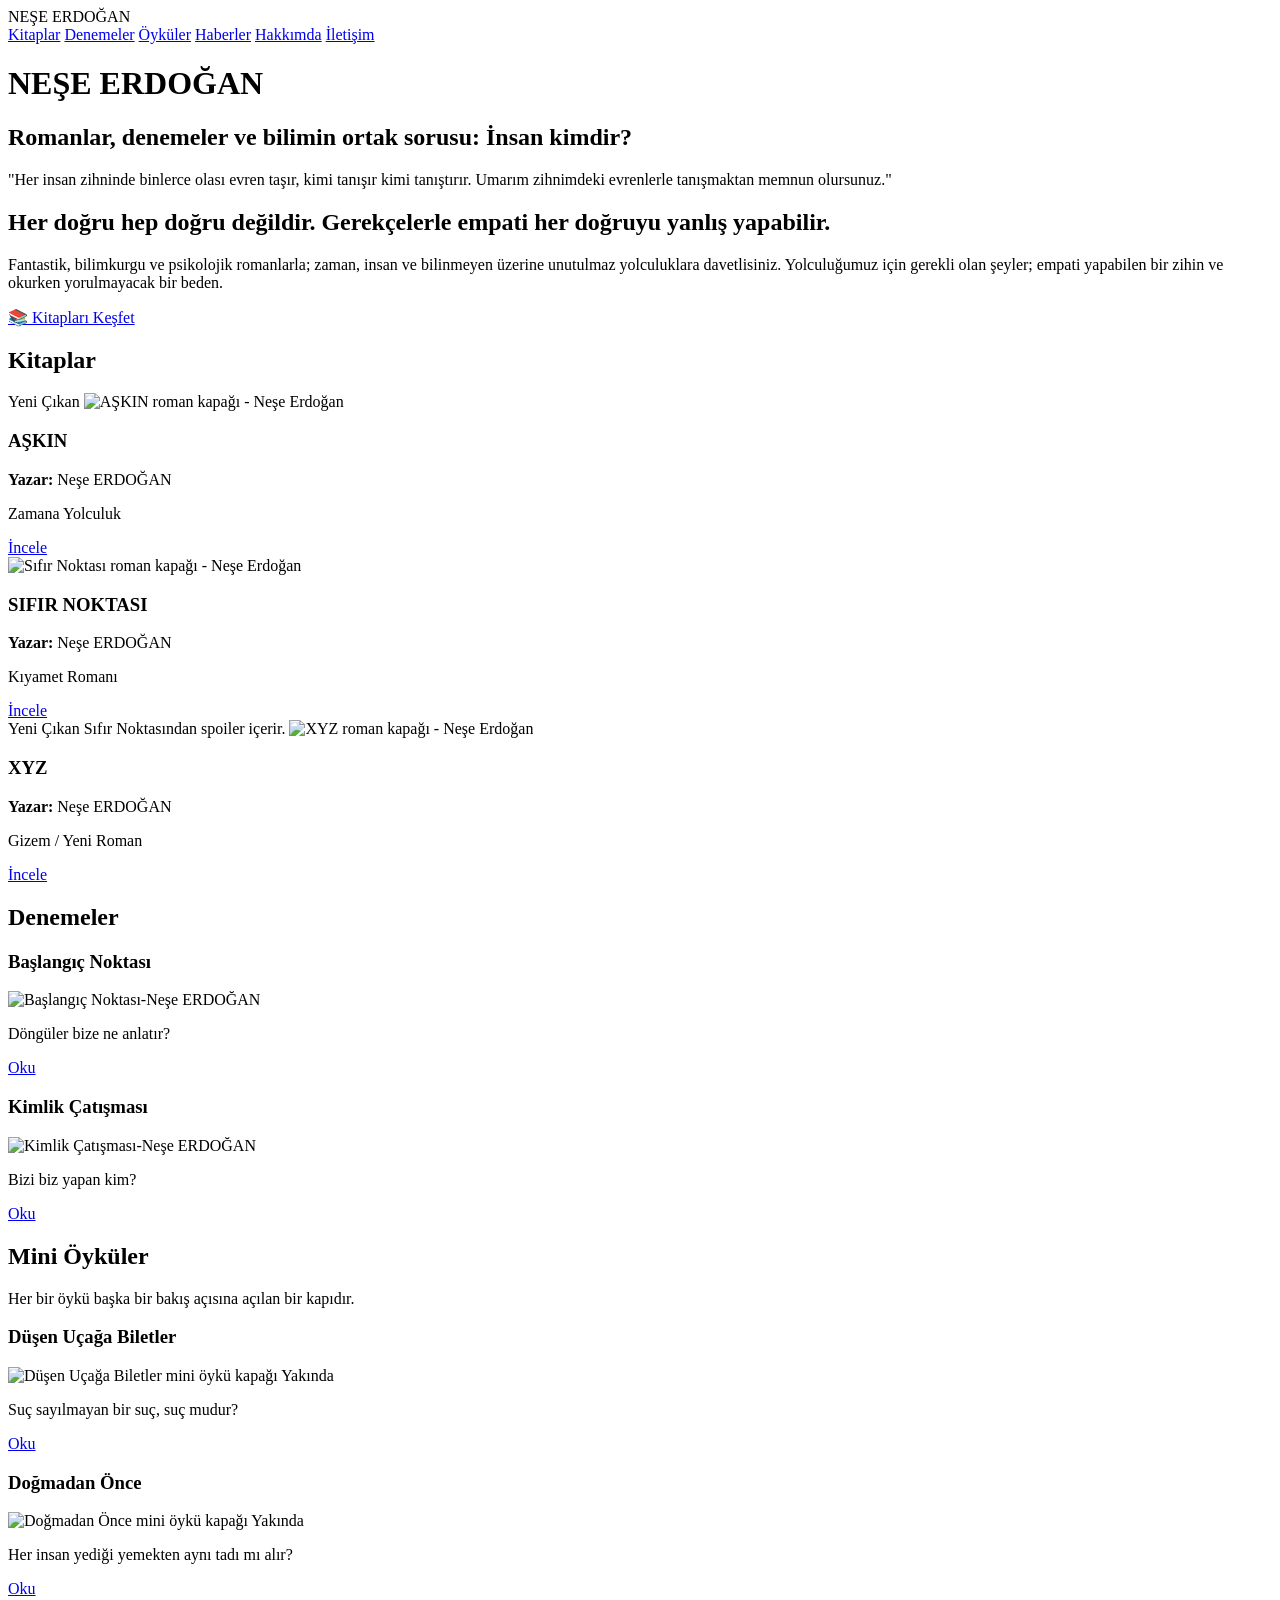
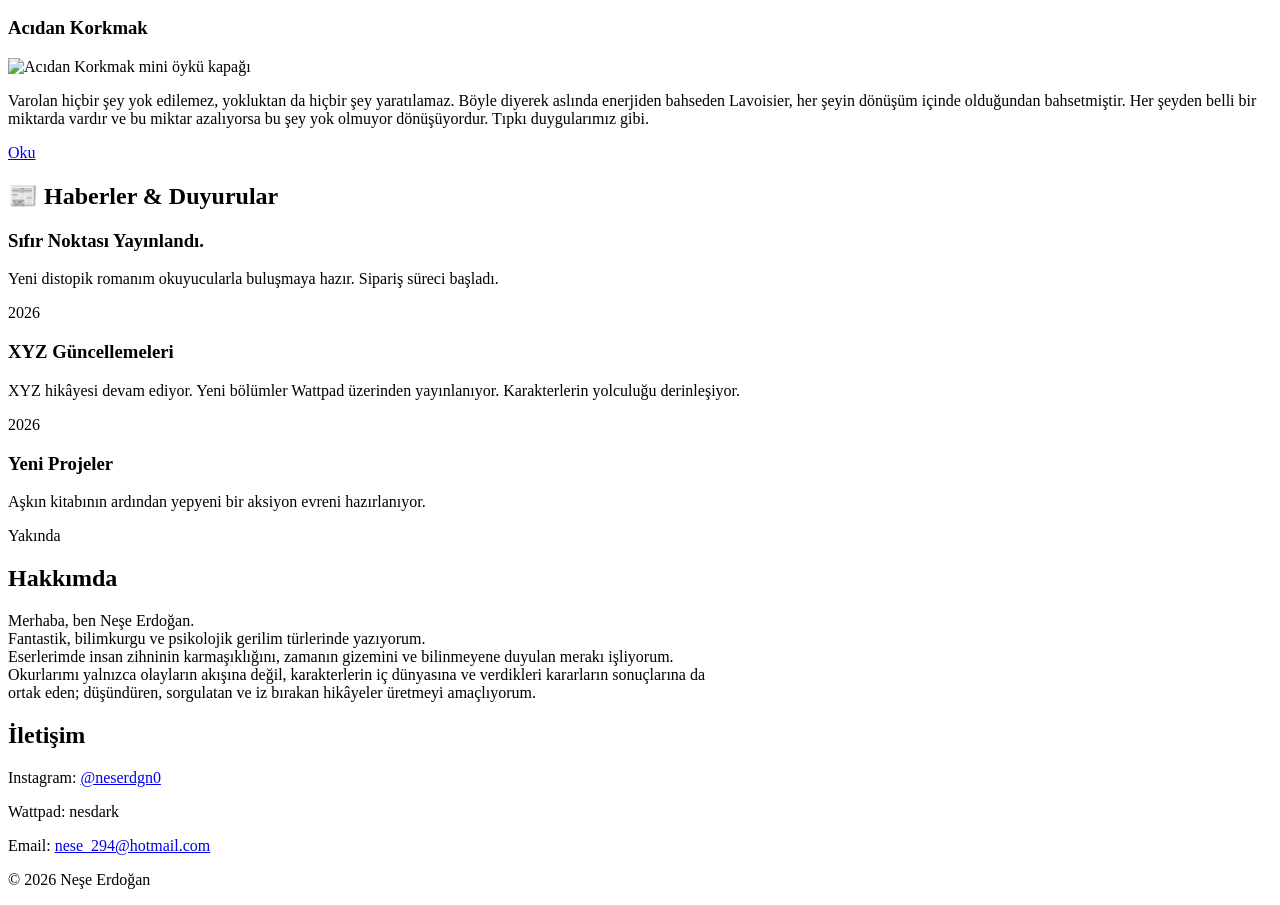
==== index.html @ caaf6621 "Update index.html" ====
<!DOCTYPE html>
<html lang="tr">

<head>
  <meta charset="UTF-8">
  <meta name="viewport" content="width=device-width, initial-scale=1.0">
  <title>Neşe Erdoğan | Fantastik ve Bilimkurgu Roman Yazarı</title>
  <meta property="og:title" content="Neşe Erdoğan">

<meta property="og:description" content="Fantastik, bilimkurgu ve psikolojik romanlar.">

<meta property="og:image" content="https://nese87054-beep.github.io/NesUniverse/file_000000009f70720a86f1708d1f0b7b2d.png">

<meta property="og:url" content="https://nese87054-beep.github.io/NesUniverse/">

<meta property="og:type" content="website">
<meta name="description" content="Neşe Erdoğan'ın resmi yazarlık sitesi. AŞKIN, Sıfır Noktası ve XYZ romanları hakkında bilgiler, karakterler ve duyurular.">

<meta name="keywords" content="Neşe Erdoğan, Neşe Erdoğan yazar, Aşkın romanı, Sıfır Noktası, XYZ romanı, fantastik roman, bilimkurgu, zaman yolculuğu, Türk yazar">

<meta name="author" content="Neşe Erdoğan">

<meta name="robots" content="index, follow">

<link rel="canonical" href="https://nese87054-beep.github.io/NesUniverse/">

  <!-- Google Analytics -->
  <script async src="https://www.googletagmanager.com/gtag/js?id=G-4C749NQ0FZ"></script>

  <script>
    window.dataLayer = window.dataLayer || [];
    function gtag(){dataLayer.push(arguments);}
    gtag('js', new Date());

    gtag('config', 'G-4C749NQ0FZ');
  </script>

  <link rel="stylesheet" href="style.css">
  <script type="application/ld+json">
{
  "@context":"https://schema.org",
  "@type":"Person",
  "name":"Neşe Erdoğan",
  "jobTitle":"Roman Yazarı",
  "url":"https://nese87054-beep.github.io/NesUniverse/",
  "sameAs":[
    "https://www.instagram.com/neserdgn0"
  ]
}
</script>
  <script type="application/ld+json">
{
 "@context":"https://schema.org",
 "@type":"WebSite",
 "name":"Neşe Erdoğan",
 "url":"https://nese87054-beep.github.io/NesUniverse/",
 "author":{
   "@type":"Person",
   "name":"Neşe Erdoğan"
 }
}
</script>
  <script type="application/ld+json">
{
 "@context":"https://schema.org",
 "@type":"ItemList",
 "name":"Neşe Erdoğan Kitapları",
 "itemListElement":[
  {
   "@type":"Book",
   "position":1,
   "name":"AŞKIN",
   "url":"https://nese87054-beep.github.io/NesUniverse/askin.html"
  },
  {
   "@type":"Book",
   "position":2,
   "name":"Sıfır Noktası",
   "url":"https://nese87054-beep.github.io/NesUniverse/sifir-noktasi.html"
  },
  {
   "@type":"Book",
   "position":3,
   "name":"XYZ",
   "url":"https://nese87054-beep.github.io/NesUniverse/xyz.html"
  }
 ]
}
</script>
</head>


<body>


<!-- NAVBAR -->
<nav class="navbar">

  <div class="logo">
    NEŞE ERDOĞAN
  </div>

  <div class="menu">
    <a href="#books">Kitaplar</a>
    <a href="#deneme">Denemeler</a>
    <a href="#stories">Öyküler</a>
    <a href="#news">Haberler</a>
    <a href="#about">Hakkımda</a>
    <a href="#contact">İletişim</a>
  </div>

</nav>



<!-- HEADER -->
<header>

  <h1>NEŞE ERDOĞAN</h1>
<h2>Romanlar, denemeler ve bilimin ortak sorusu: İnsan kimdir?</h2>

  <span class="quote">
    "Her insan zihninde binlerce olası evren taşır, kimi tanışır kimi tanıştırır. 
    Umarım zihnimdeki evrenlerle tanışmaktan memnun olursunuz."
  </span>

</header>


<main>

<!-- HERO -->
<section class="hero">

  <h2>
    Her doğru hep doğru değildir. Gerekçelerle empati her doğruyu yanlış yapabilir.
  </h2>

  <p>
    Fantastik, bilimkurgu ve psikolojik romanlarla;
    zaman, insan ve bilinmeyen üzerine unutulmaz yolculuklara davetlisiniz.
    Yolculuğumuz için gerekli olan şeyler;
    empati yapabilen bir zihin ve okurken yorulmayacak bir beden.
  </p>

  <a href="#books" class="btn">
    📚 Kitapları Keşfet
  </a>

</section>




<!-- KİTAPLAR -->
<section id="books">

<h2>Kitaplar</h2>



<!-- AŞKIN -->
<div class="book-card">

<span class="badge">
Yeni Çıkan
</span>

  <img src="file_000000009f70720a86f1708d1f0b7b2d.png" alt="AŞKIN roman kapağı - Neşe Erdoğan">

<h3>AŞKIN</h3>
   <p><strong>Yazar:</strong> Neşe ERDOĞAN</p>
<p>
Zamana Yolculuk
</p>

<a href="askin.html">
İncele
</a>

</div>

<!-- SIFIR NOKTASI -->
<div class="book-card">

<img src="file_000000008bf872469f45810240bcbe75.png" alt="Sıfır Noktası roman kapağı - Neşe Erdoğan">

<h3>SIFIR NOKTASI</h3>
   <p><strong>Yazar:</strong> Neşe ERDOĞAN</p>
<p>
Kıyamet Romanı
</p>

<a href="sifir-noktasi.html">
İncele
</a>

</div>
 

<!-- XYZ -->
<div class="book-card">

<span class="badge">
Yeni Çıkan
</span>
  
<span class="badge">
Sıfır Noktasından spoiler içerir.
</span>

<img src="file_000000004ad471fdaa1582f3d3aa78e8.png" alt="XYZ roman kapağı - Neşe Erdoğan">

<h3>XYZ</h3>
   <p><strong>Yazar:</strong> Neşe ERDOĞAN</p>

<p>
Gizem / Yeni Roman
</p>

<a href="xyz.html">
İncele
</a>

</div>






</section>
  <section id="deneme">
    <h2> Denemeler</h2>
    <div class="deneme-container">
      <article class="deneme-card">
        <h3> Başlangıç Noktası</h3>
        <img src="bas.jpg" alt="Başlangıç Noktası-Neşe ERDOĞAN">
        <p>Döngüler bize ne anlatır?</p>
        <a href="bas.html">
          Oku </a>
      </article>
      <article class="deneme-card">
        <h3> Kimlik Çatışması </h3>
<img src="kim.jpg" alt="Kimlik Çatışması-Neşe ERDOĞAN">
        <p>Bizi biz yapan kim?</p>
        <a href="kim.html">
          Oku </a>
      </article>
    </div>
    
</section>
<section id="stories">

<h2>Mini Öyküler</h2>

<p>
Her bir öykü başka bir bakış açısına açılan bir kapıdır.
</p>

<div class="story-container">

<article class="story-card">

<h3>Düşen Uçağa Biletler</h3>

<img src="dus.jpeg" alt="Düşen Uçağa Biletler mini öykü kapağı">
  <span class="badge">
Yakında
</span>

<p>
Suç sayılmayan bir suç, suç mudur?
</p>

<a href="dusenuc.html">
Oku
</a>

</article>


<article class="story-card">

<h3>Doğmadan Önce</h3>

<img src="menu.jpeg" alt="Doğmadan Önce mini öykü kapağı">
   <span class="badge">
Yakında
</span>

<p>
Her insan yediği yemekten aynı tadı mı alır?
</p>

<a href="dogma.html">
Oku
</a>

</article>


<article class="story-card">

<h3>Acıdan Korkmak</h3>

<img src="aci.png" alt="Acıdan Korkmak mini öykü kapağı">
   
<p>
Varolan hiçbir şey yok edilemez, yokluktan da hiçbir şey yaratılamaz.
Böyle diyerek aslında enerjiden bahseden Lavoisier, her şeyin dönüşüm içinde olduğundan bahsetmiştir.
Her şeyden belli bir miktarda vardır ve bu miktar azalıyorsa bu şey yok olmuyor dönüşüyordur.
Tıpkı duygularımız gibi.
</p>

<a href="aci.html">
Oku
</a>

</article>

</div>

</section>


<!-- HABERLER & DUYURULAR -->

<section id="news">

<h2>
📰 Haberler & Duyurular
</h2>


<div class="news-container">


<div class="news-card">

<h3>
Sıfır Noktası Yayınlandı.
</h3>

<p>
Yeni distopik romanım okuyucularla buluşmaya hazır.
Sipariş süreci başladı.
</p>

<span>
2026
</span>

</div>




<div class="news-card">

<h3>
XYZ Güncellemeleri
</h3>

<p>
XYZ hikâyesi devam ediyor.
Yeni bölümler Wattpad üzerinden yayınlanıyor.
Karakterlerin yolculuğu derinleşiyor.
</p>

<span>
2026
</span>

</div>





<div class="news-card">

<h3>
Yeni Projeler
</h3>

<p>
Aşkın kitabının ardından yepyeni bir aksiyon evreni hazırlanıyor.
</p>

<span>
Yakında
</span>

</div>



</div>

</section>







<!-- HAKKIMDA -->

<section id="about">

<h2> Hakkımda</h2>
  <p> Merhaba, ben Neşe Erdoğan.
  <br>
  Fantastik, bilimkurgu ve psikolojik gerilim türlerinde yazıyorum. 
  <br>
  Eserlerimde insan zihninin karmaşıklığını, zamanın gizemini ve bilinmeyene duyulan merakı işliyorum.
  <br>
  Okurlarımı yalnızca olayların akışına değil, karakterlerin iç dünyasına ve verdikleri kararların sonuçlarına da 
  <br> 
  ortak eden; düşündüren, sorgulatan ve iz bırakan hikâyeler üretmeyi amaçlıyorum.
  </p>


</section>



<!-- İLETİŞİM -->

<section id="contact">

<h2>
İletişim
</h2>


<p>
Instagram:
<a href="https://instagram.com/neserdgn0" target="_blank"rel="noopener noreferrer">
@neserdgn0
</a>
</p>


<p>
Wattpad: nesdark
</p>


<p>
Email:
<a href="mailto:nese_294@hotmail.com">
nese_294@hotmail.com
</a>
</p>


</section>
  </main>







<!-- FOOTER -->

<footer>

<p>
© 2026 Neşe Erdoğan
</p>

</footer>



</body>

</html>
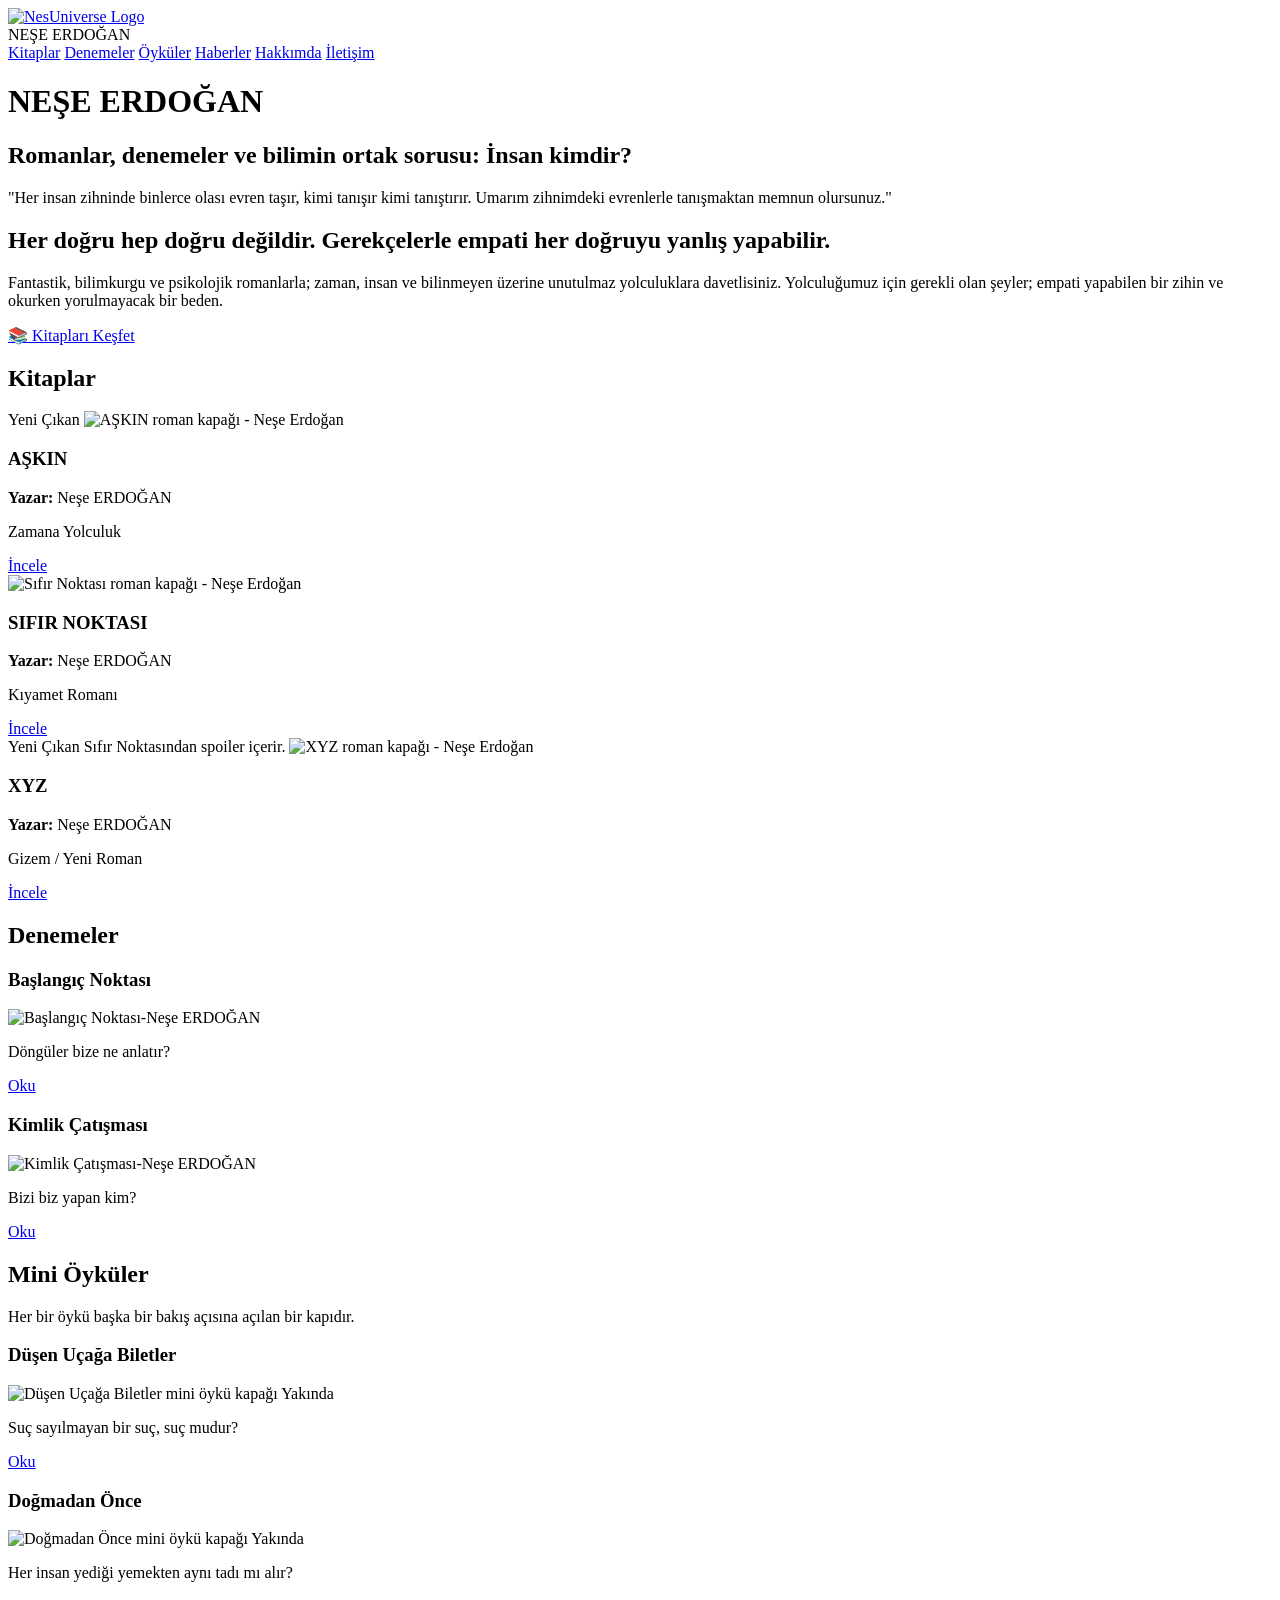
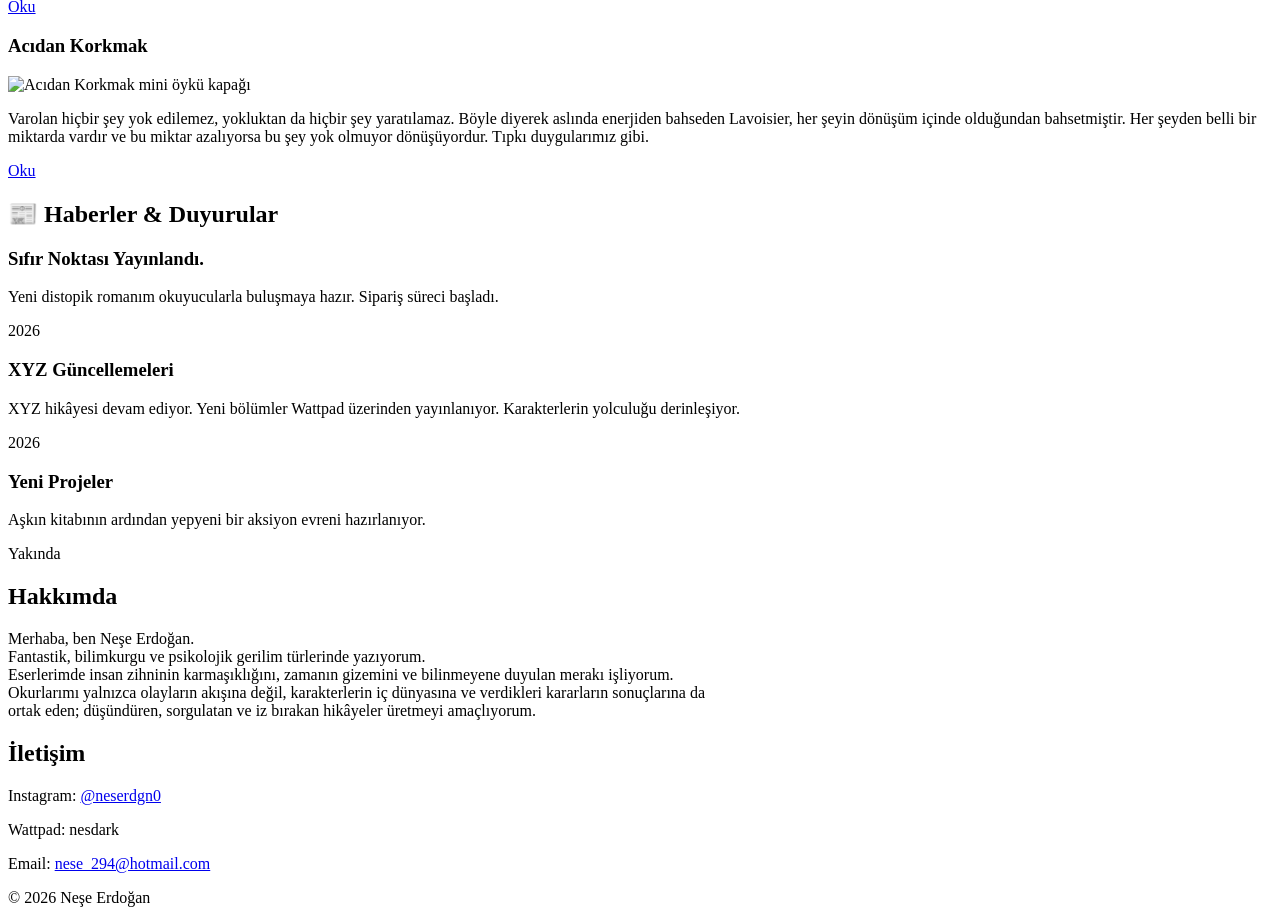
==== commit e28d5cfb: "Update index.html" ====
--- a/index.html
+++ b/index.html
@@ -4,7 +4,10 @@
 <head>
   <meta charset="UTF-8">
   <meta name="viewport" content="width=device-width, initial-scale=1.0">
-  <title>Neşe Erdoğan | Fantastik ve Bilimkurgu Roman Yazarı</title>
+  <title>Nesuniverse|Neşe ERDOĞAN</title>
+  <a href="/" class="logo">
+    <img src="lo.png" alt="NesUniverse Logo">
+</a>
   <meta property="og:title" content="Neşe Erdoğan">
 
 <meta property="og:description" content="Fantastik, bilimkurgu ve psikolojik romanlar.">
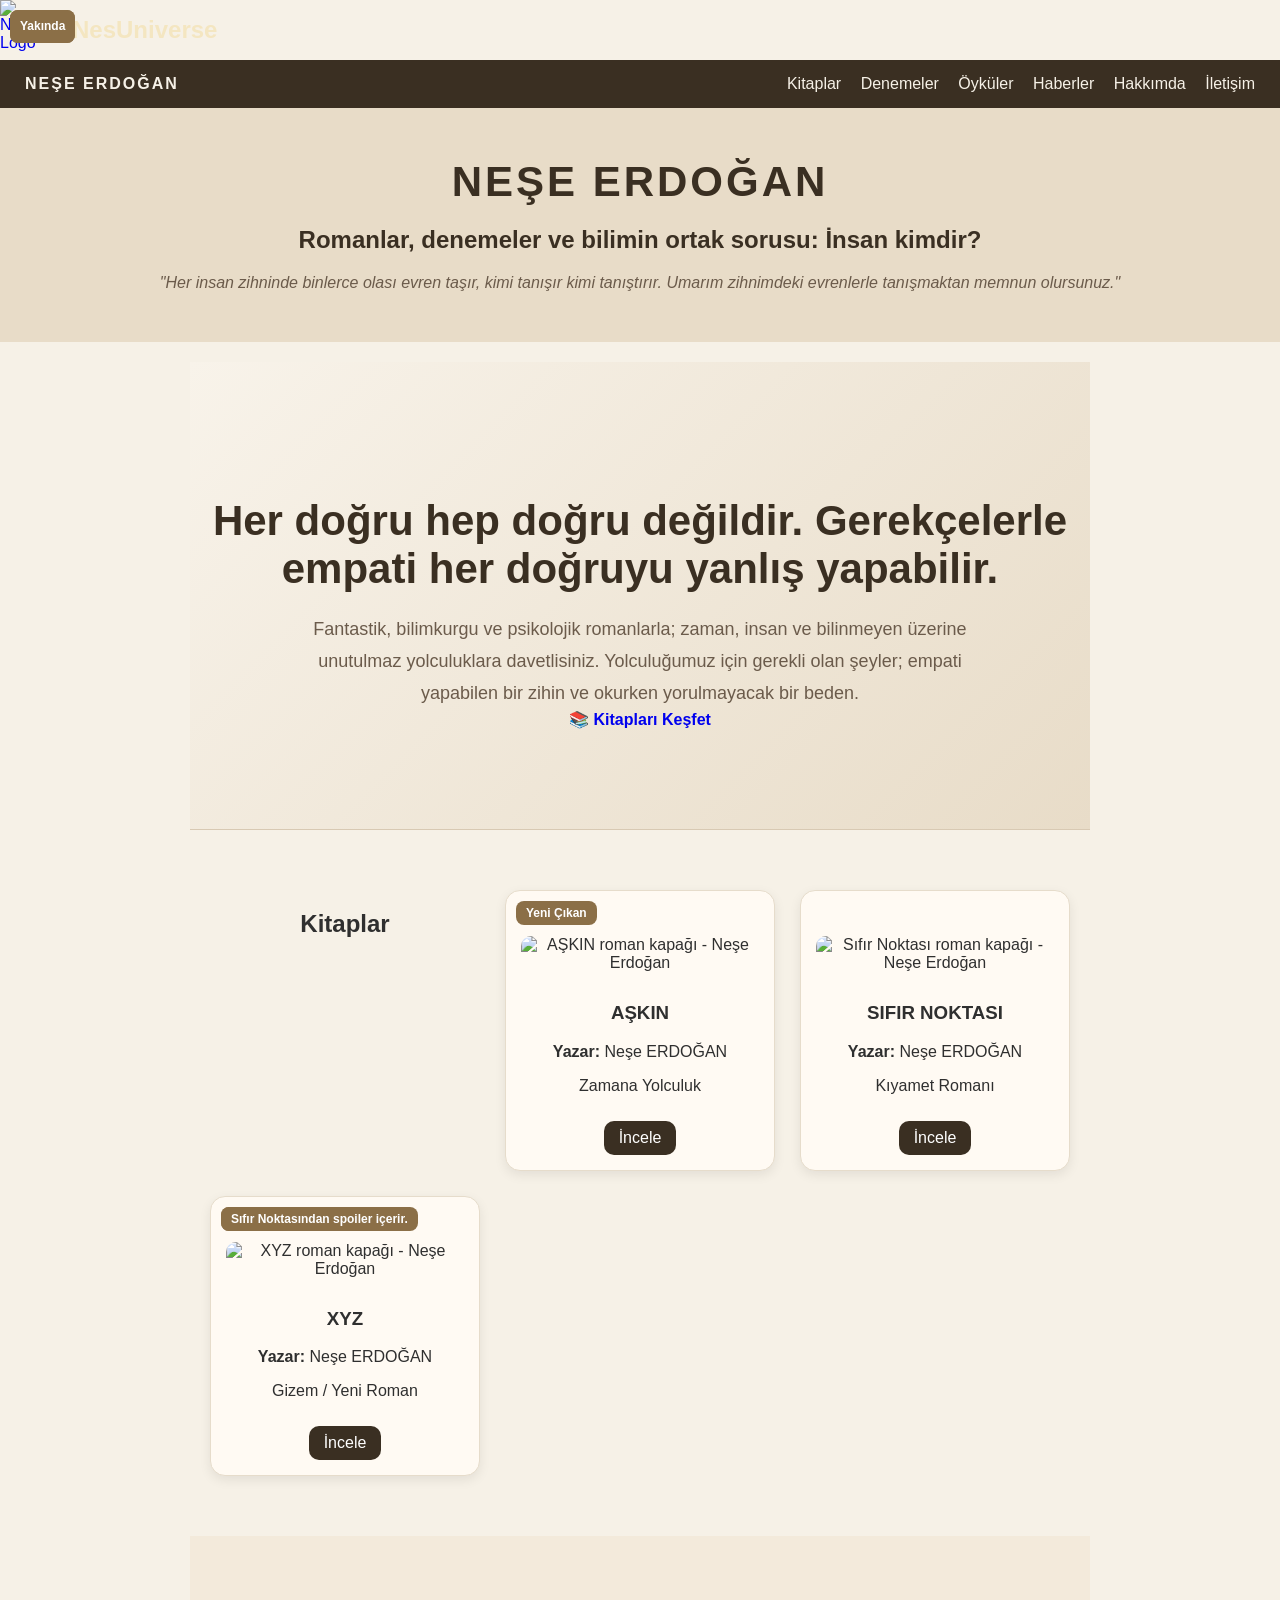
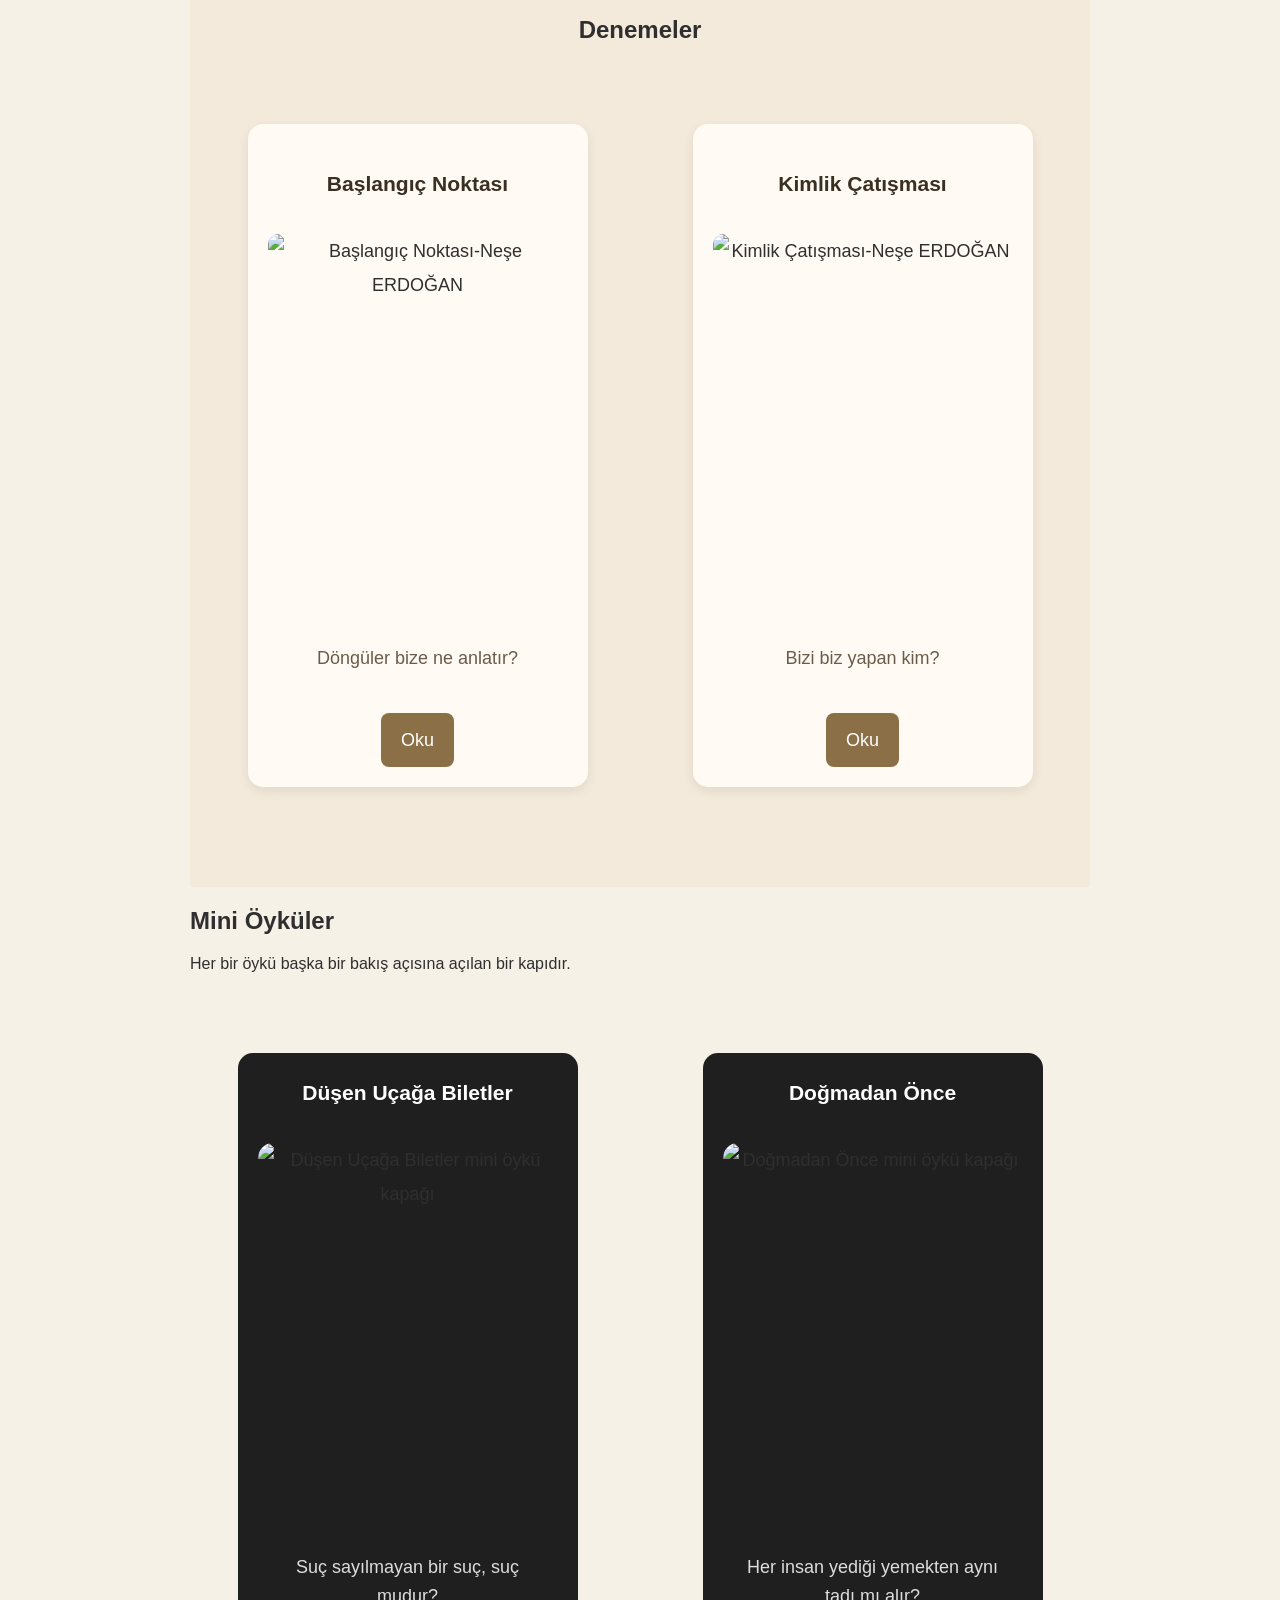
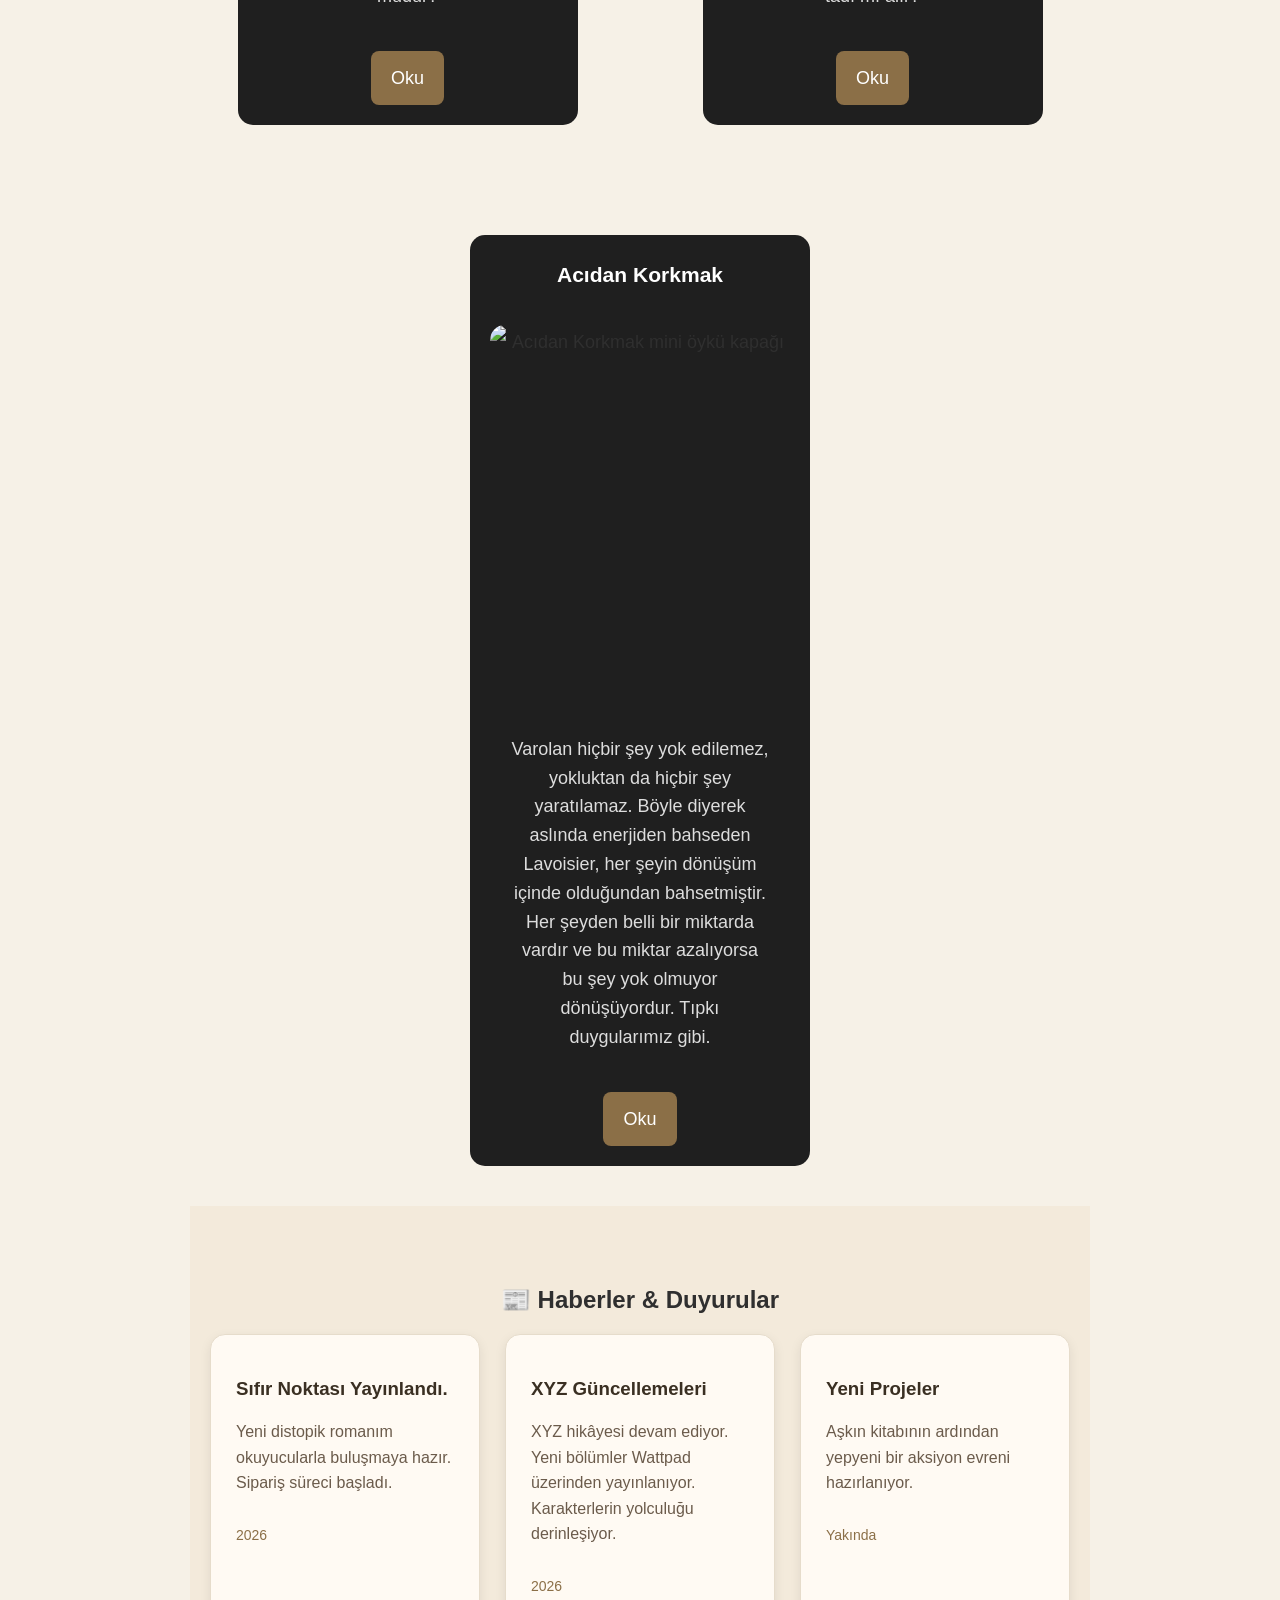
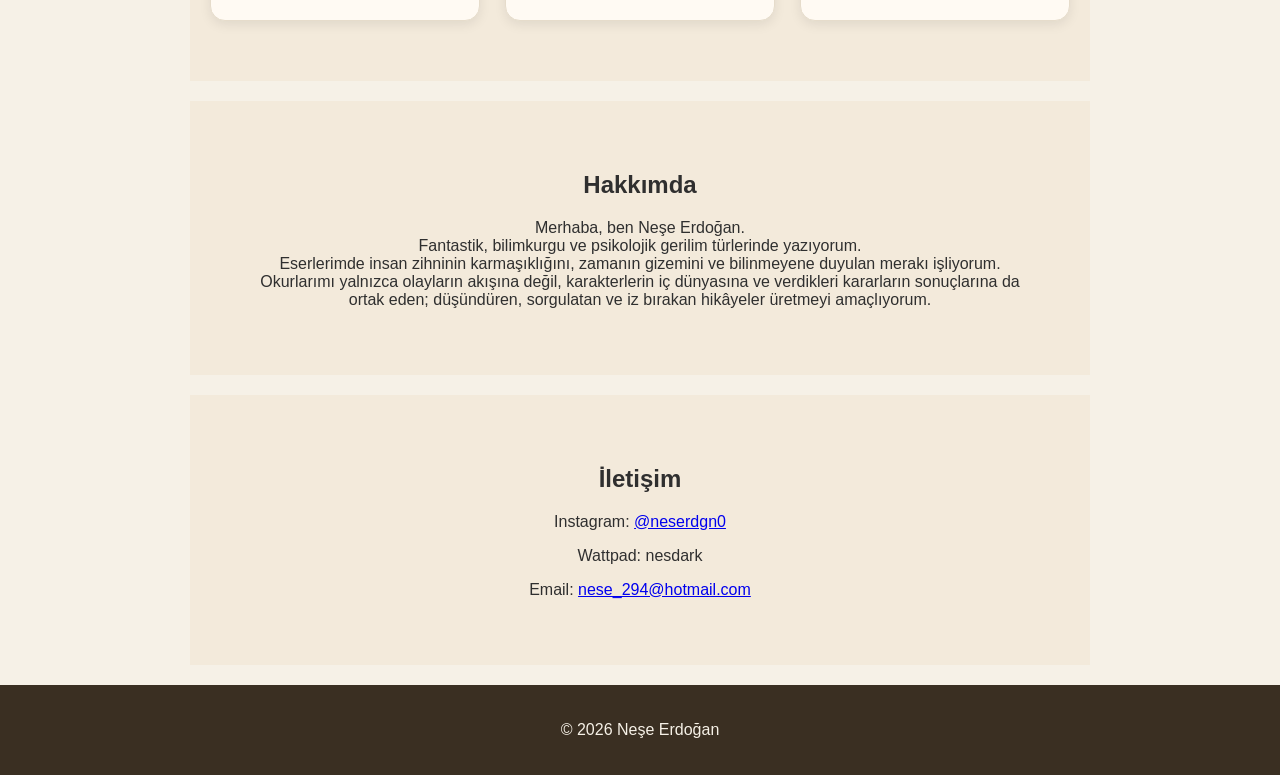
==== commit 76fbc0ce: "Update index.html" ====
--- a/index.html
+++ b/index.html
@@ -5,8 +5,9 @@
   <meta charset="UTF-8">
   <meta name="viewport" content="width=device-width, initial-scale=1.0">
   <title>Nesuniverse|Neşe ERDOĞAN</title>
-  <a href="/" class="logo">
+ <a href="/" class="logo">
     <img src="lo.png" alt="NesUniverse Logo">
+    <span>NesUniverse</span>
 </a>
   <meta property="og:title" content="Neşe Erdoğan">
 
--- a/style.css
+++ b/style.css
@@ -0,0 +1,545 @@
+body {
+  margin: 0;
+  font-family: Arial, sans-serif;
+  background-color: #f6f1e7;
+  color: #2f2f2f;
+}
+.logo {
+    display: flex;
+    align-items: center;
+    gap: 12px;
+    text-decoration: none;
+}
+
+.logo img {
+    width: 60px;
+    height: 60px;
+    object-fit: contain;
+}
+
+.logo span {
+    color: #f4e6c1;
+    font-size: 24px;
+    font-weight: 700;
+}
+
+/* NAVBAR */
+.navbar {
+  position: sticky;
+  top: 0;
+  background: #3a2f22;
+  color: #f6f1e7;
+  display: flex;
+  justify-content: space-between;
+  padding: 15px 25px;
+  align-items: center;
+  z-index: 1000;
+}
+
+.navbar .logo {
+  font-weight: bold;
+  letter-spacing: 2px;
+}
+
+.navbar .menu a {
+  color: #f6f1e7;
+  margin-left: 15px;
+  text-decoration: none;
+}
+
+.navbar .menu a:hover {
+  color: #d6c7ad;
+}
+
+/* HEADER */
+header {
+  padding: 50px 20px;
+  background: #e8dcc8;
+  color: #3a2f22;
+  text-align: center;
+}
+
+header h1 {
+  font-size: 42px;
+  margin: 0;
+  letter-spacing: 3px;
+}
+
+.quote {
+  display: block;
+  margin-top: 10px;
+  font-style: italic;
+  color: #6b5b4b;
+}
+
+/* HERO */
+.hero {
+  padding: 100px 20px;
+  text-align: center;
+  background: linear-gradient(135deg, #f8f3ea, #e8dcc8);
+  border-bottom: 1px solid #d8c9b3;
+}
+
+.hero h2 {
+  font-size: 42px;
+  color: #3a2f22;
+  margin-bottom: 20px;
+  font-weight: bold;
+}
+
+.hero p {
+  max-width: 700px;
+  margin: 0 auto;
+  font-size: 18px;
+  line-height: 1.8;
+  color: #6b5b4b;
+}
+
+.hero .btn {
+  margin-top: 35px;
+}
+
+/* BOOKS GRID */
+#books {
+  display: grid;
+  grid-template-columns: repeat(auto-fit, minmax(220px, 1fr));
+  gap: 25px;
+  max-width: 1000px;
+  margin: auto;
+  padding: 60px 20px;
+  text-align: center;
+}
+
+.book-card {
+  background: #fffaf3;
+  padding: 15px;
+  border-radius: 15px;
+  border: 1px solid #e6dccb;
+  box-shadow: 0 4px 12px rgba(0,0,0,0.08);
+  transition: 0.3s;
+}
+
+.book-card:hover {
+  transform: translateY(-6px);
+}
+
+.book-card img {
+  width: 100%;
+  border-radius: 10px;
+}
+
+.book-card a {
+  display: inline-block;
+  margin-top: 10px;
+  background: #3a2f22;
+  color: white;
+  padding: 8px 15px;
+  border-radius: 10px;
+  text-decoration: none;
+}
+
+.book-card {
+  position: relative;
+}
+
+/* YENİ ÇIKAN ETİKETİ */
+.badge {
+  position: absolute;
+  top: 10px;
+  left: 10px;
+  background: #8b6f47;
+  color: white;
+  padding: 5px 10px;
+  font-size: 12px;
+  border-radius: 8px;
+  font-weight: bold;
+}
+/* Mini Öyküler */
+
+.story-container{
+    display: flex;
+    gap: 30px;
+    justify-content: center;
+    flex-wrap: wrap;
+    margin-top: 40px;
+}
+
+.story-card{
+    width: 300px;
+    background: #1f1f1f;
+    border-radius: 15px;
+    overflow: hidden;
+    text-align: center;
+    padding-bottom: 20px;
+    transition: .3s;
+}
+
+.story-card:hover{
+    transform: translateY(-8px);
+}
+
+.story-card img{
+    width: 100%;
+    height: 380px;
+    object-fit: cover;
+}
+
+.story-card h3{
+    margin: 20px 0 10px;
+}
+
+.story-card p{
+    padding: 0 20px;
+}
+
+.story-card a{
+    display: inline-block;
+    margin-top: 15px;
+    text-decoration: none;
+}
+.story-card h3{
+    color: white;
+    margin: 20px 0 10px;
+}
+
+.story-card p{
+    color: #ddd;
+    padding: 0 20px;
+    line-height: 1.6;
+}
+
+.story-card a{
+    display: inline-block;
+    margin-top: 15px;
+    padding: 10px 20px;
+    background: #8b6f47;
+    color: white;
+    text-decoration: none;
+    border-radius: 8px;
+    transition: .3s;
+}
+
+.story-card a:hover{
+    background: #6f5638;
+}
+.story-cover{
+    text-align: center;
+    margin: 50px 0 30px;
+}
+
+.story-cover img{
+    width: 320px;
+    max-width: 90%;
+    border-radius: 15px;
+    box-shadow: 0 8px 20px rgba(0,0,0,.2);
+}
+
+/* ABOUT + CONTACT */
+#about, #contact {
+  padding: 50px 20px;
+  background: #f3eadb;
+  text-align: center;
+  margin-top: 20px;
+}
+main{
+    max-width: 900px;
+    margin: auto;
+    padding: 20px;
+}
+
+article{
+    line-height: 1.8;
+    font-size: 18px;
+}
+
+article h2{
+    color: #3a2f22;
+    margin-top: 40px;
+}
+
+article ul{
+    padding-left: 20px;
+}
+
+article li{
+    margin-bottom: 10px;
+}
+/* FOOTER */
+footer {
+  padding: 20px;
+  background: #3a2f22;
+  color: #f6f1e7;
+  text-align: center;
+}
+
+/* MOBİL */
+@media (max-width: 600px) {
+  header h1 {
+    font-size: 30px;
+  }
+}
+.book-page {
+  display: flex;
+  gap: 50px;
+  padding: 60px;
+  align-items: flex-start;
+  justify-content: center;
+  flex-wrap: wrap;
+  background: #f6f1e7;
+}
+
+.book-cover img {
+  width: 320px;
+  border-radius: 15px;
+  box-shadow: 0 15px 30px rgba(0,0,0,0.2);
+}
+
+.book-content {
+  max-width: 1000px;
+  text-align: left;
+}
+
+.book-content h2 {
+  margin-top: 20px;
+  color: #3a2f22;
+}
+
+.book-content p {
+  line-height: 1.7;
+  color: #4a3b2a;
+}
+
+/* BUTONLAR */
+.buttons {
+  margin-top: 25px;
+  display: flex;
+  gap: 15px;
+  flex-wrap: wrap;
+}
+
+.btn {
+  padding: 12px 18px;
+  text-decoration: none;
+  border-radius: 10px;
+  font-weight: bold;
+  transition: 0.3s;
+}
+
+.btn.back {
+  background: #ddd;
+  color: #333;
+}
+
+.btn.back:hover {
+  background: #c9c9c9;
+}
+
+.btn.buy {
+  background: #8b6f47;
+  color: white;
+}
+
+.btn.buy:hover {
+  background: #6f5638;
+}
+
+/* MOBİL */
+@media (max-width: 768px) {
+  .book-page {
+    flex-direction: column;
+    text-align: center;
+  }
+
+  .book-content {
+    text-align: center;
+  }
+}
+/* HABERLER */
+#news {
+  padding: 60px 20px;
+  background: #f3eadb;
+  text-align: center;
+}
+
+.news-container {
+  display: grid;
+  grid-template-columns: repeat(auto-fit, minmax(250px, 1fr));
+  gap: 25px;
+  max-width: 1000px;
+  margin: auto;
+}
+
+.news-card {
+  background: #fffaf3;
+  padding: 25px;
+  border-radius: 15px;
+  border: 1px solid #e6dccb;
+  box-shadow: 0 4px 12px rgba(0,0,0,0.08);
+  text-align: left;
+  transition: 0.3s;
+}
+
+.news-card:hover {
+  transform: translateY(-5px);
+}
+
+.news-card h3 {
+  color: #3a2f22;
+}
+
+.news-card p {
+  line-height: 1.6;
+  color: #6b5b4b;
+}
+
+.news-card span {
+  display: inline-block;
+  margin-top: 15px;
+  font-size: 14px;
+  color: #8b6f47;
+}
+/* KARAKTER GALERİSİ */
+
+.character-container{
+    display: flex;
+    justify-content: center;
+    gap: 25px;
+    flex-wrap: wrap;
+    margin-top: 30px;
+}
+
+.character-card{
+    width: 260px;
+    background: #fffaf3;
+    border-radius: 15px;
+    padding: 20px;
+    text-align: center;
+    box-shadow: 0 4px 12px rgba(0,0,0,0.08);
+}
+
+.character-card img{
+    width: 200px;
+    height: 250px;
+    object-fit: cover;
+    border-radius: 12px;
+}
+
+.character-card h3{
+    color: #3a2f22;
+}
+
+.character-card p{
+    text-align: left;
+    line-height: 1.6;
+}
+/* DENEMELER */
+
+#deneme{
+    padding:60px 20px;
+    background:#f3eadb;
+    text-align:center;
+}
+
+.deneme-container{
+    display:flex;
+    gap:30px;
+    justify-content:center;
+    flex-wrap:wrap;
+    margin-top:40px;
+}
+
+.deneme-card{
+    width:300px;
+    background:#fffaf3;
+    border-radius:15px;
+    overflow:hidden;
+    text-align:center;
+    padding:20px;
+    box-shadow:0 4px 12px rgba(0,0,0,.08);
+    transition:.3s;
+}
+
+.deneme-card:hover{
+    transform:translateY(-8px);
+}
+
+.deneme-card img{
+    width:100%;
+    height:380px;
+    object-fit:cover;
+    border-radius:10px;
+}
+
+.deneme-card h3{
+    color:#3a2f22;
+    margin:20px 0 10px;
+}
+
+.deneme-card p{
+    color:#6b5b4b;
+    line-height:1.6;
+}
+
+.deneme-card a{
+    display:inline-block;
+    margin-top:15px;
+    padding:10px 20px;
+    background:#8b6f47;
+    color:white;
+    text-decoration:none;
+    border-radius:8px;
+    transition:.3s;
+}
+
+.deneme-card a:hover{
+    background:#6f5638;
+}
+article{
+    max-width:850px;
+    margin:50px auto;
+    padding:0 20px;
+    line-height:1.9;
+    font-size:18px;
+    text-align:justify;
+}
+    .deneme img{
+    width:100%;
+    max-width:900px;
+    display:block;
+    margin:30px auto;
+    border-radius:15px;
+    box-shadow:0 10px 25px rgba(0,0,0,.25);
+}
+.deneme h1{
+    text-align:center;
+    font-size:48px;
+    margin-top:30px;
+    margin-bottom:20px;
+}
+ul{
+    max-width:850px;
+    margin:auto;
+}
+
+ul li{
+    margin:12px 0;
+}
+article{
+    max-width:900px;
+    margin:40px auto;
+    padding:0 20px;
+    line-height:1.9;
+    text-align:justify;
+}
+
+article p{
+    margin-bottom:25px;
+}
+
+main img{
+    display:block;
+    margin:30px auto;
+    max-width:900px;
+    width:100%;
+    border-radius:15px;
+}
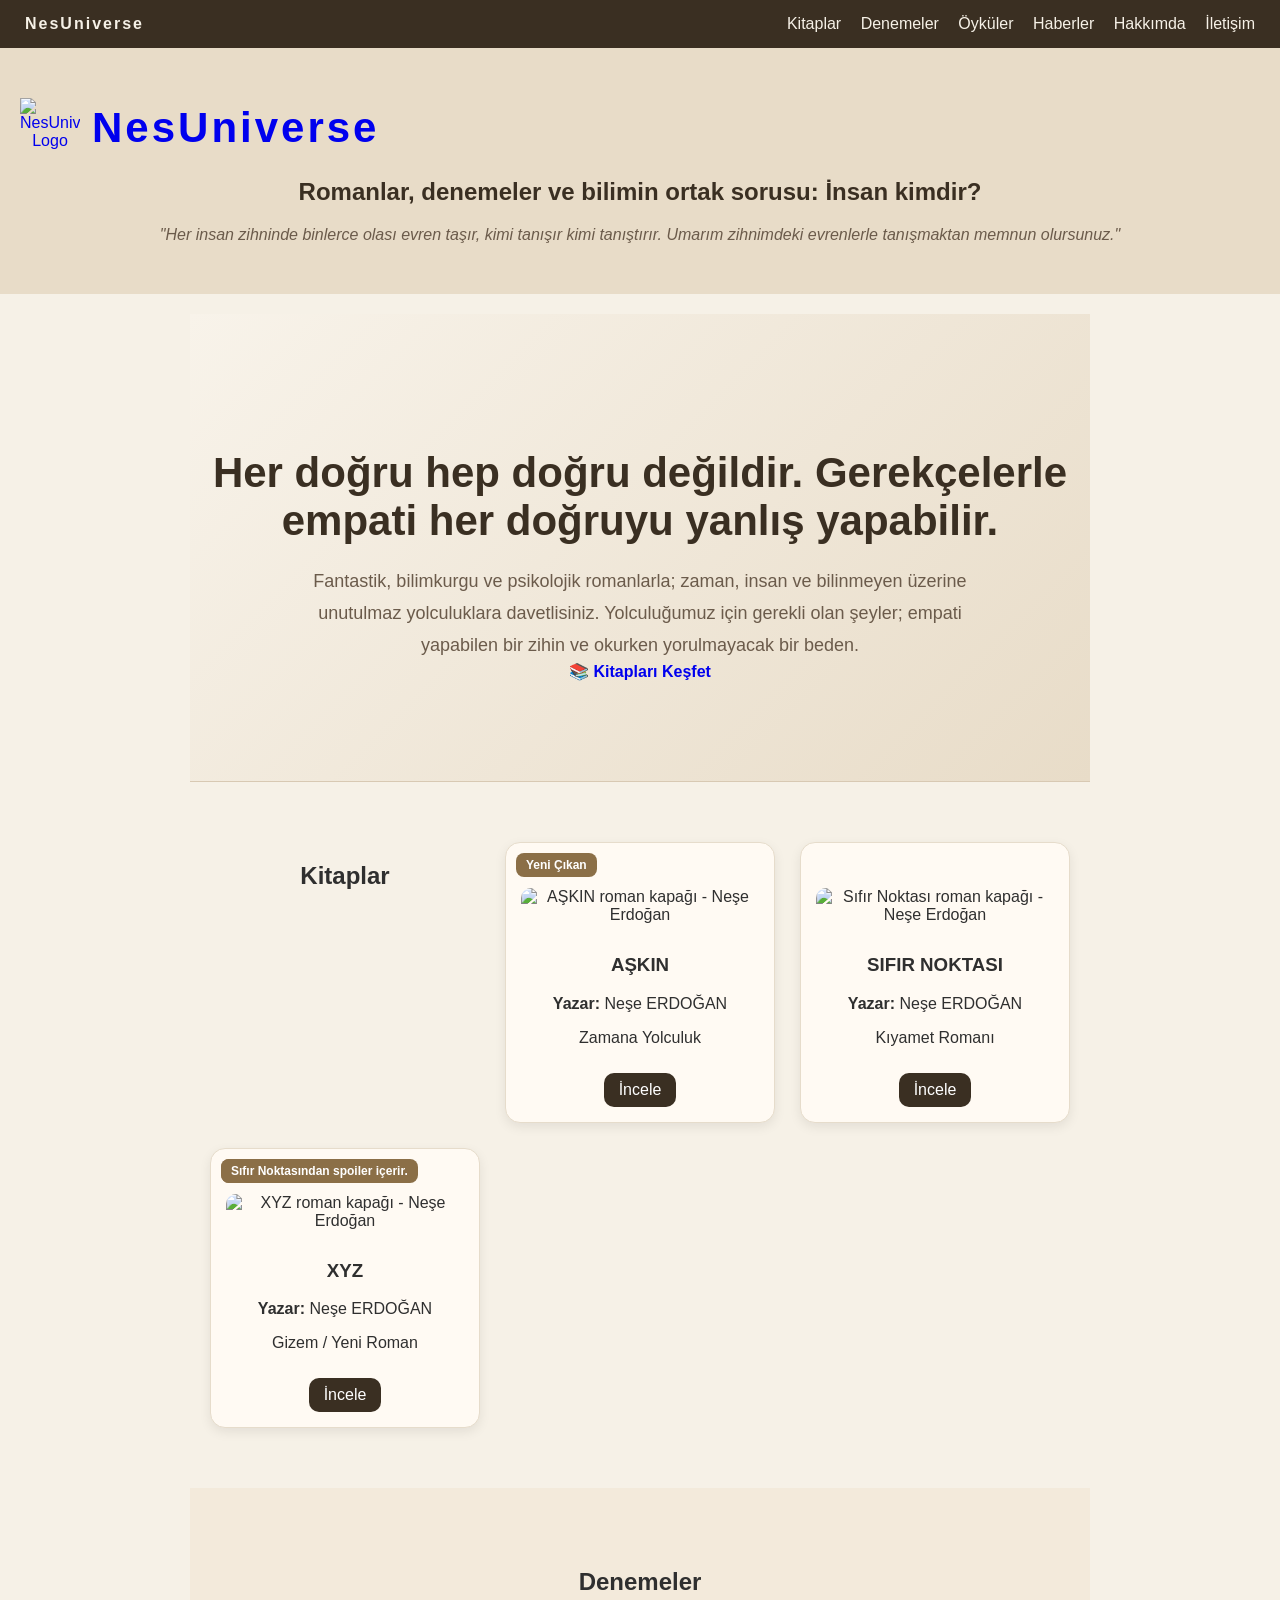
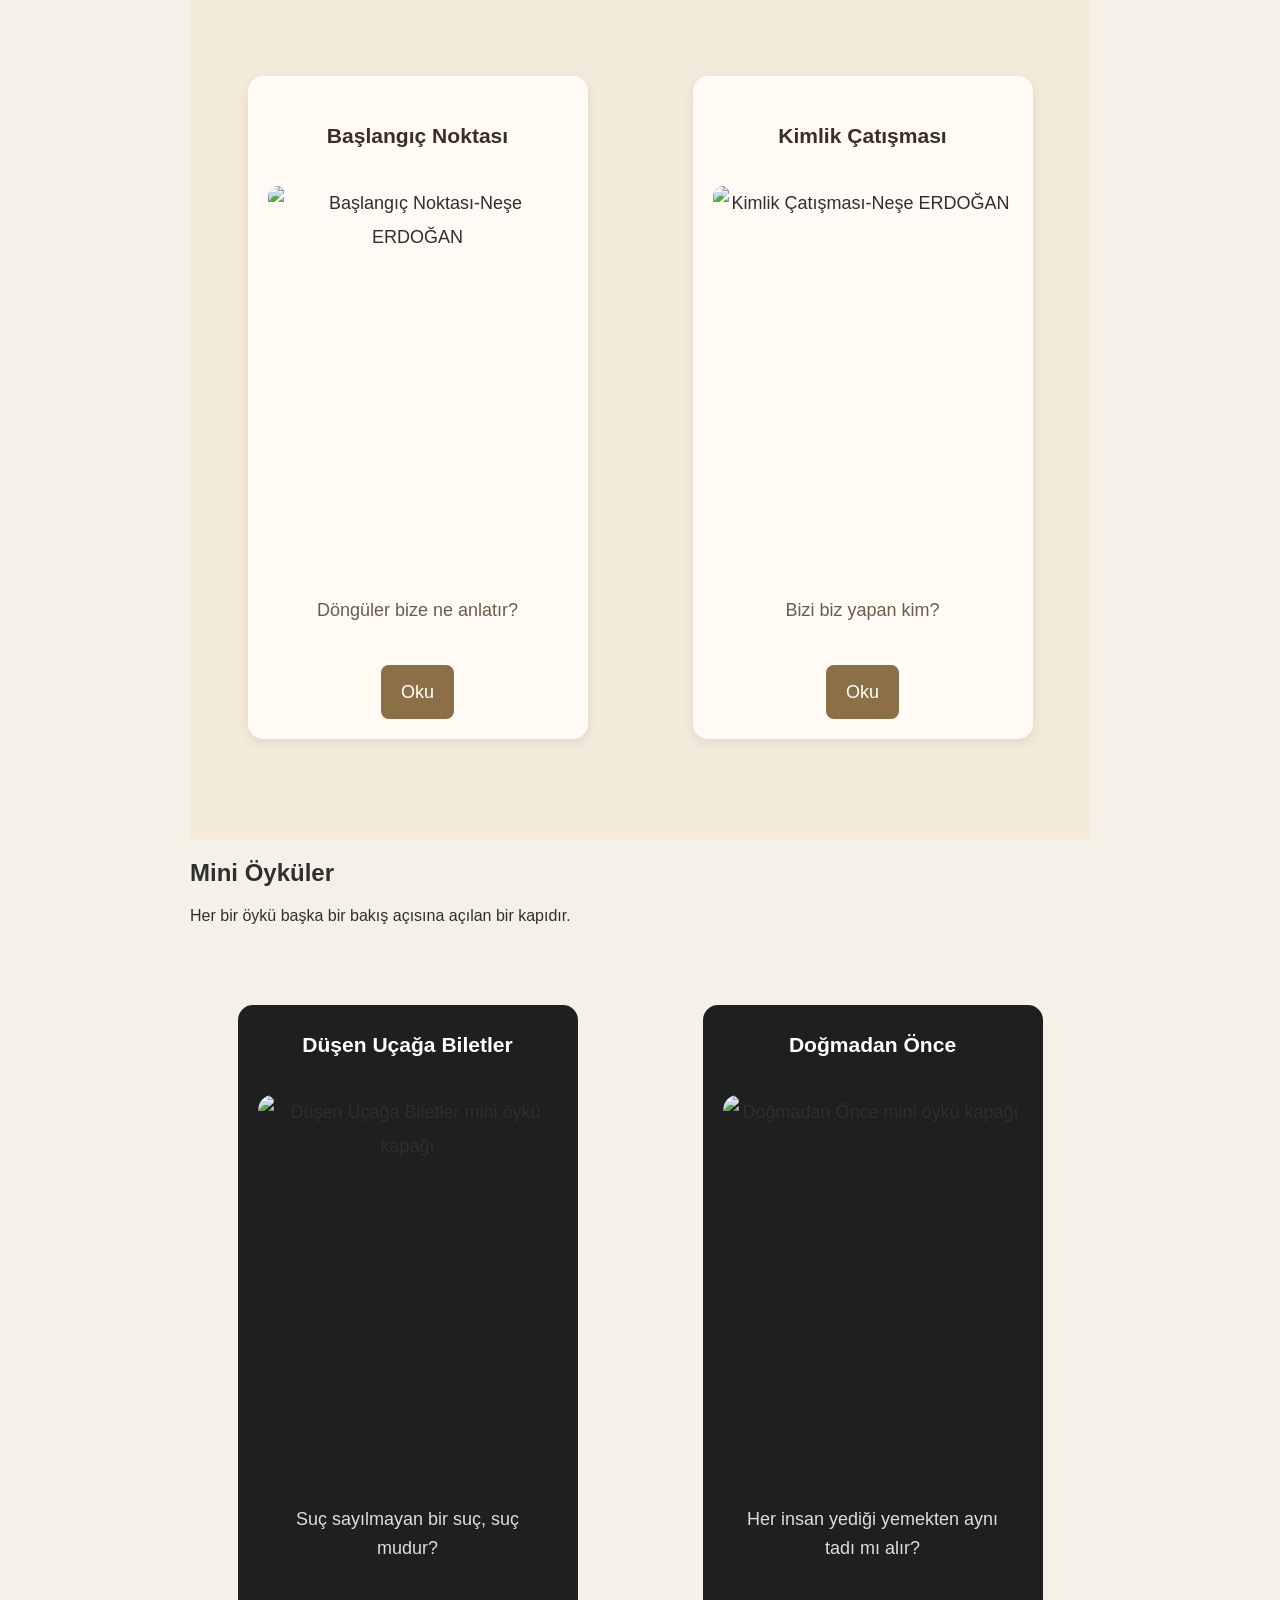
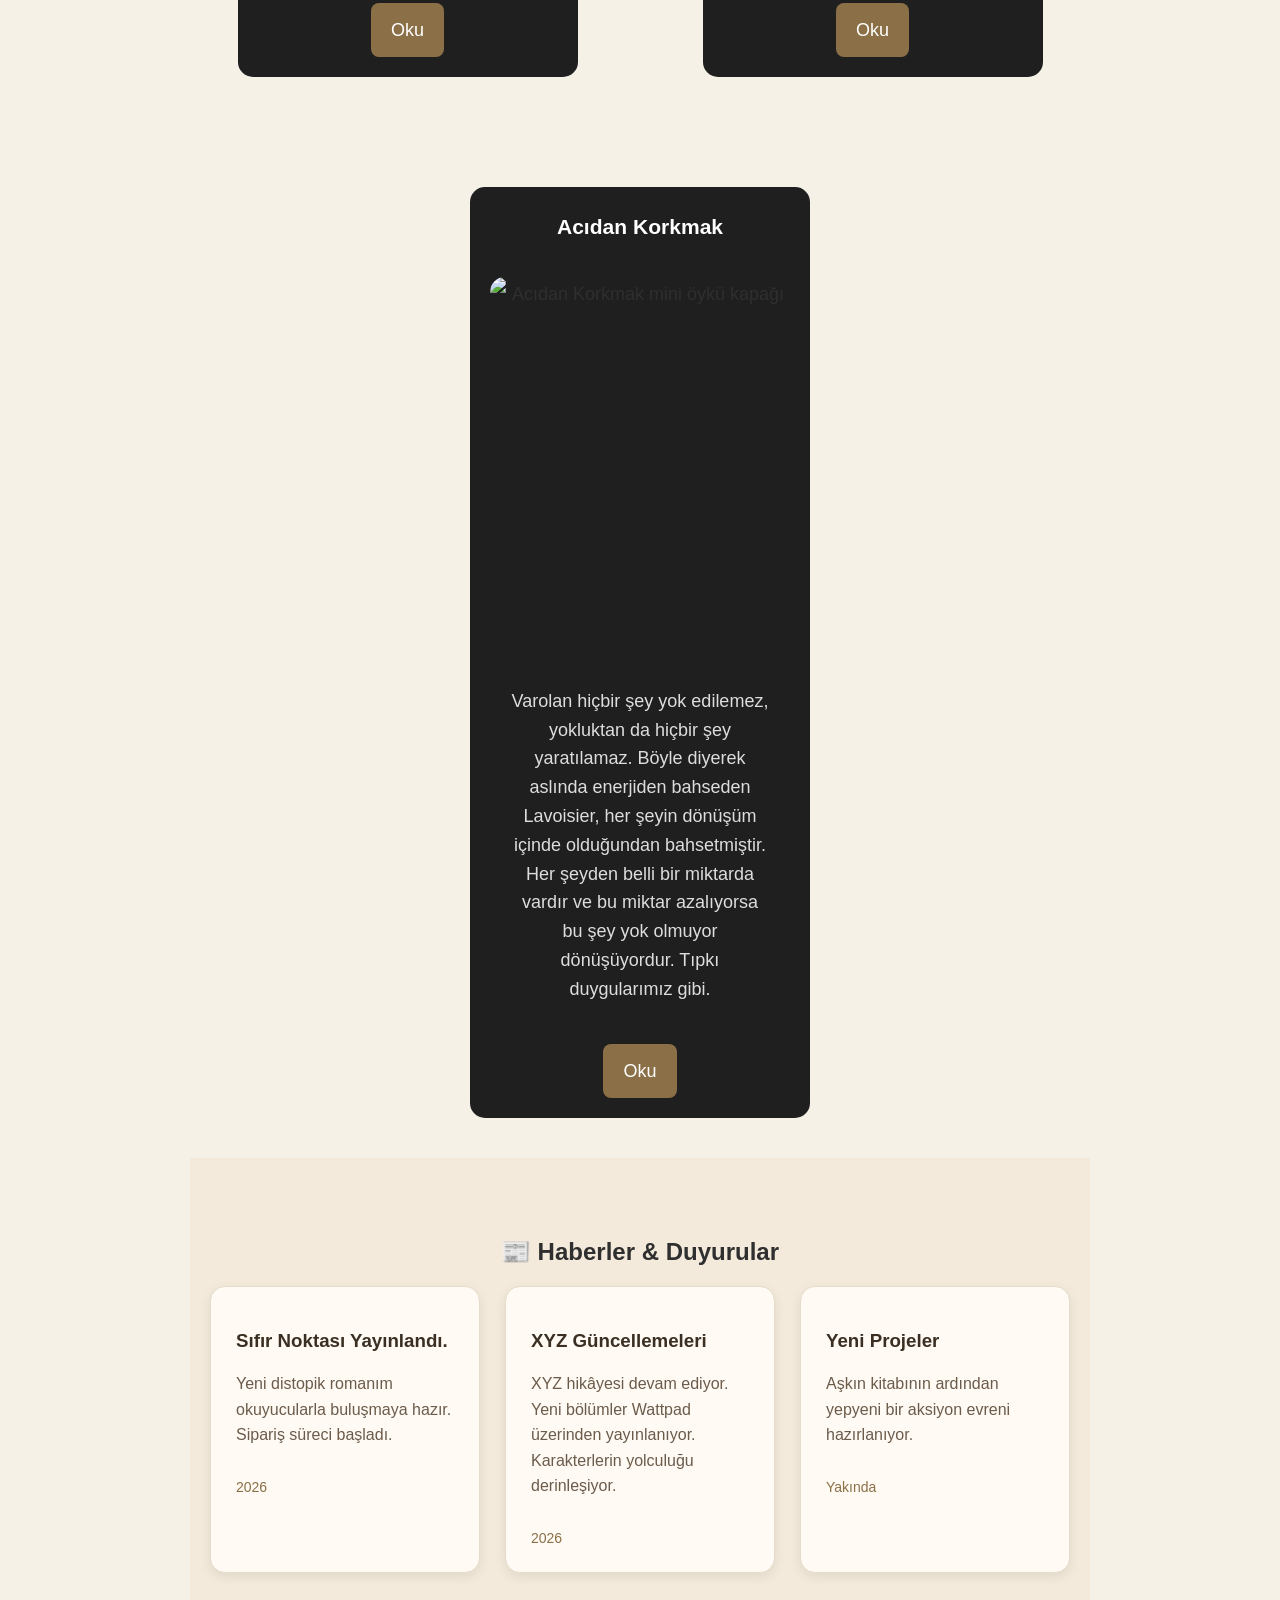
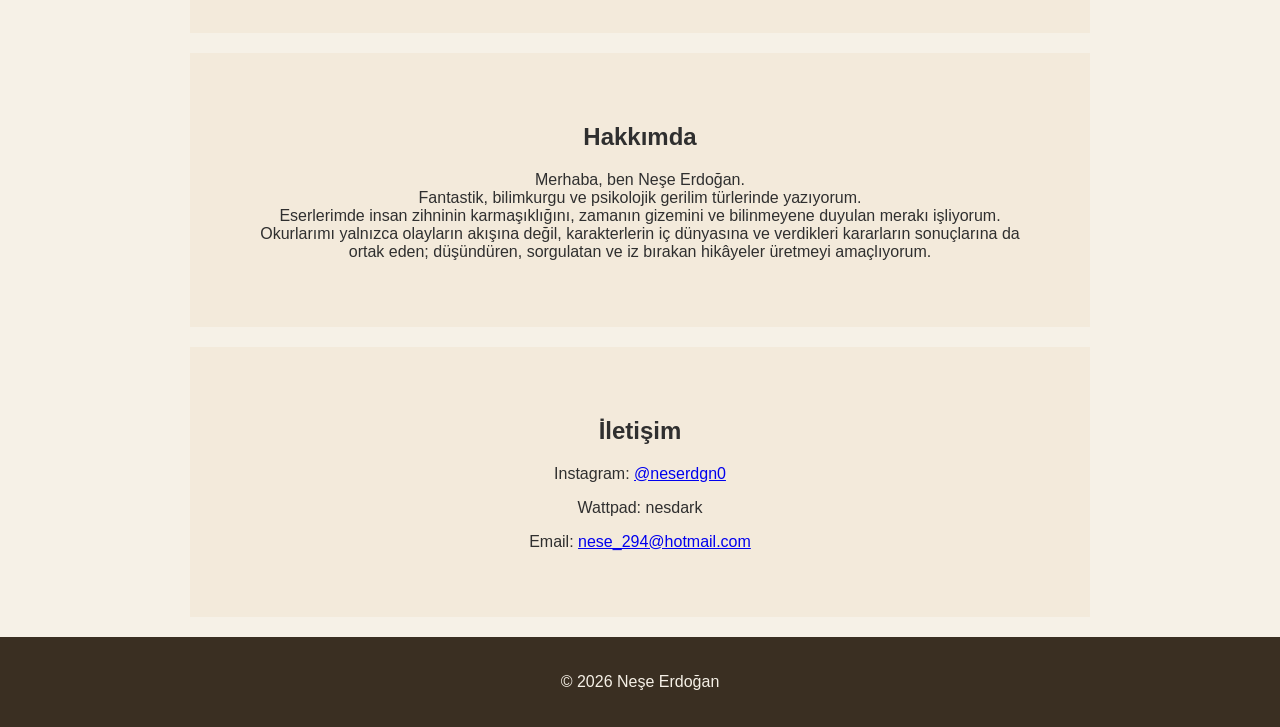
==== commit 4901203d: "Update index.html" ====
--- a/index.html
+++ b/index.html
@@ -5,10 +5,7 @@
   <meta charset="UTF-8">
   <meta name="viewport" content="width=device-width, initial-scale=1.0">
   <title>Nesuniverse|Neşe ERDOĞAN</title>
- <a href="/" class="logo">
-    <img src="lo.png" alt="NesUniverse Logo">
-    <span>NesUniverse</span>
-</a>
+
   <meta property="og:title" content="Neşe Erdoğan">
 
 <meta property="og:description" content="Fantastik, bilimkurgu ve psikolojik romanlar.">
@@ -99,9 +96,9 @@
 
 <!-- NAVBAR -->
 <nav class="navbar">
-
+ 
   <div class="logo">
-    NEŞE ERDOĞAN
+    NesUniverse
   </div>
 
   <div class="menu">
@@ -119,8 +116,11 @@
 
 <!-- HEADER -->
 <header>
-
-  <h1>NEŞE ERDOĞAN</h1>
+ <a href="/" class="logo">
+    <img src="lo.png" alt="NesUniverse Logo">
+    <h1>NesUniverse</h1>
+</a>
+  
 <h2>Romanlar, denemeler ve bilimin ortak sorusu: İnsan kimdir?</h2>
 
   <span class="quote">
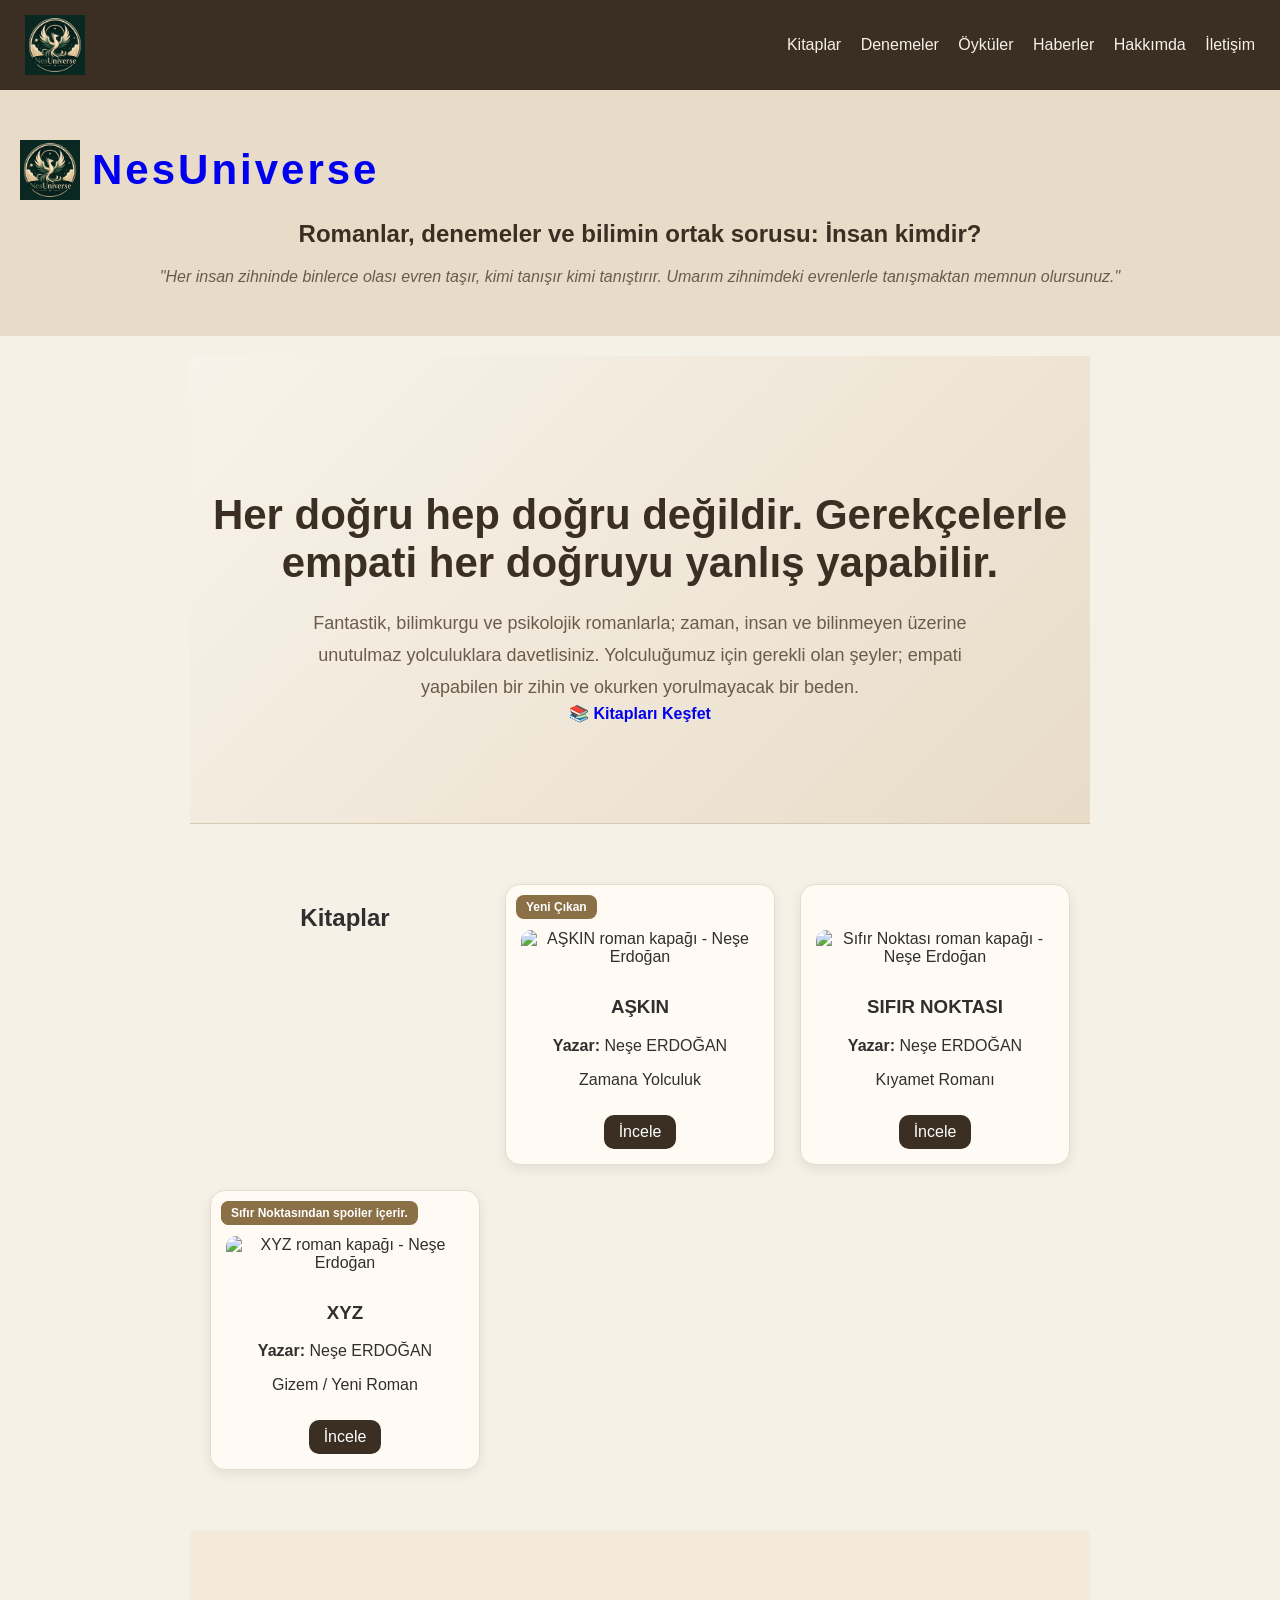
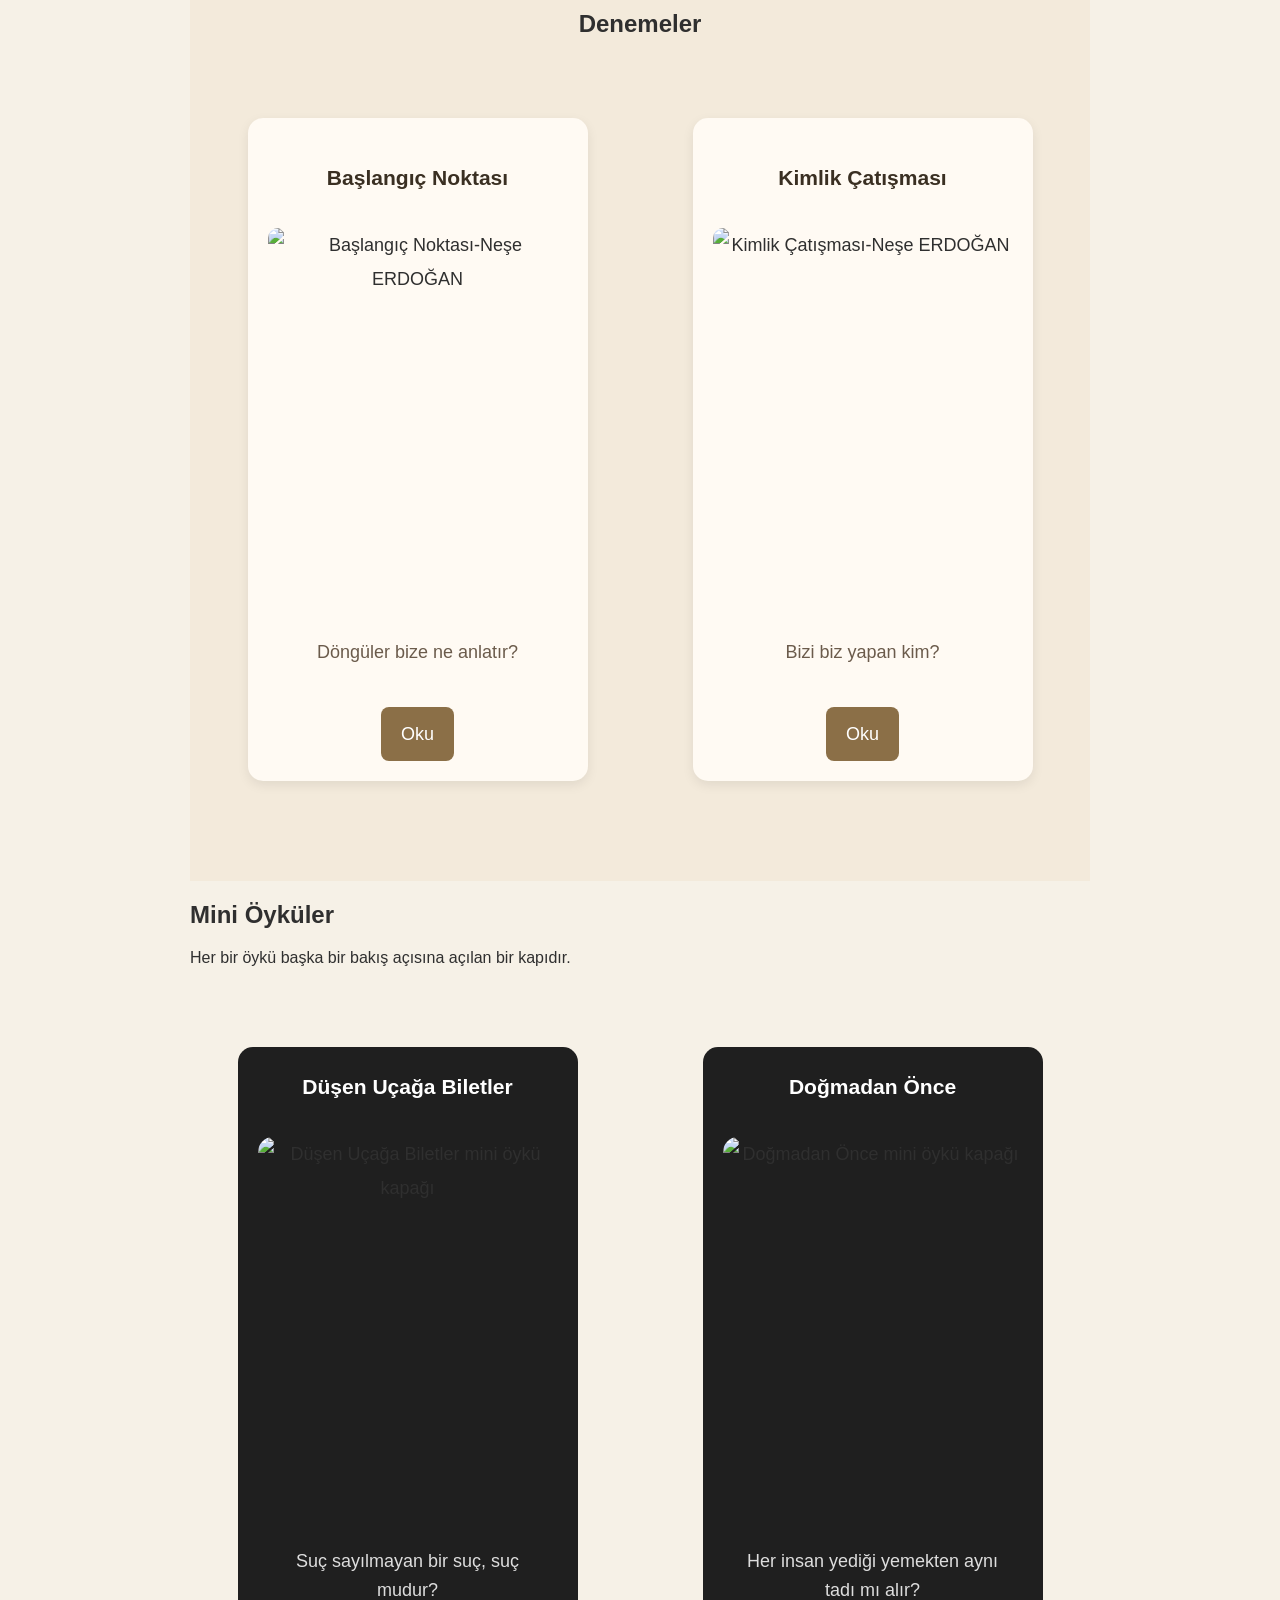
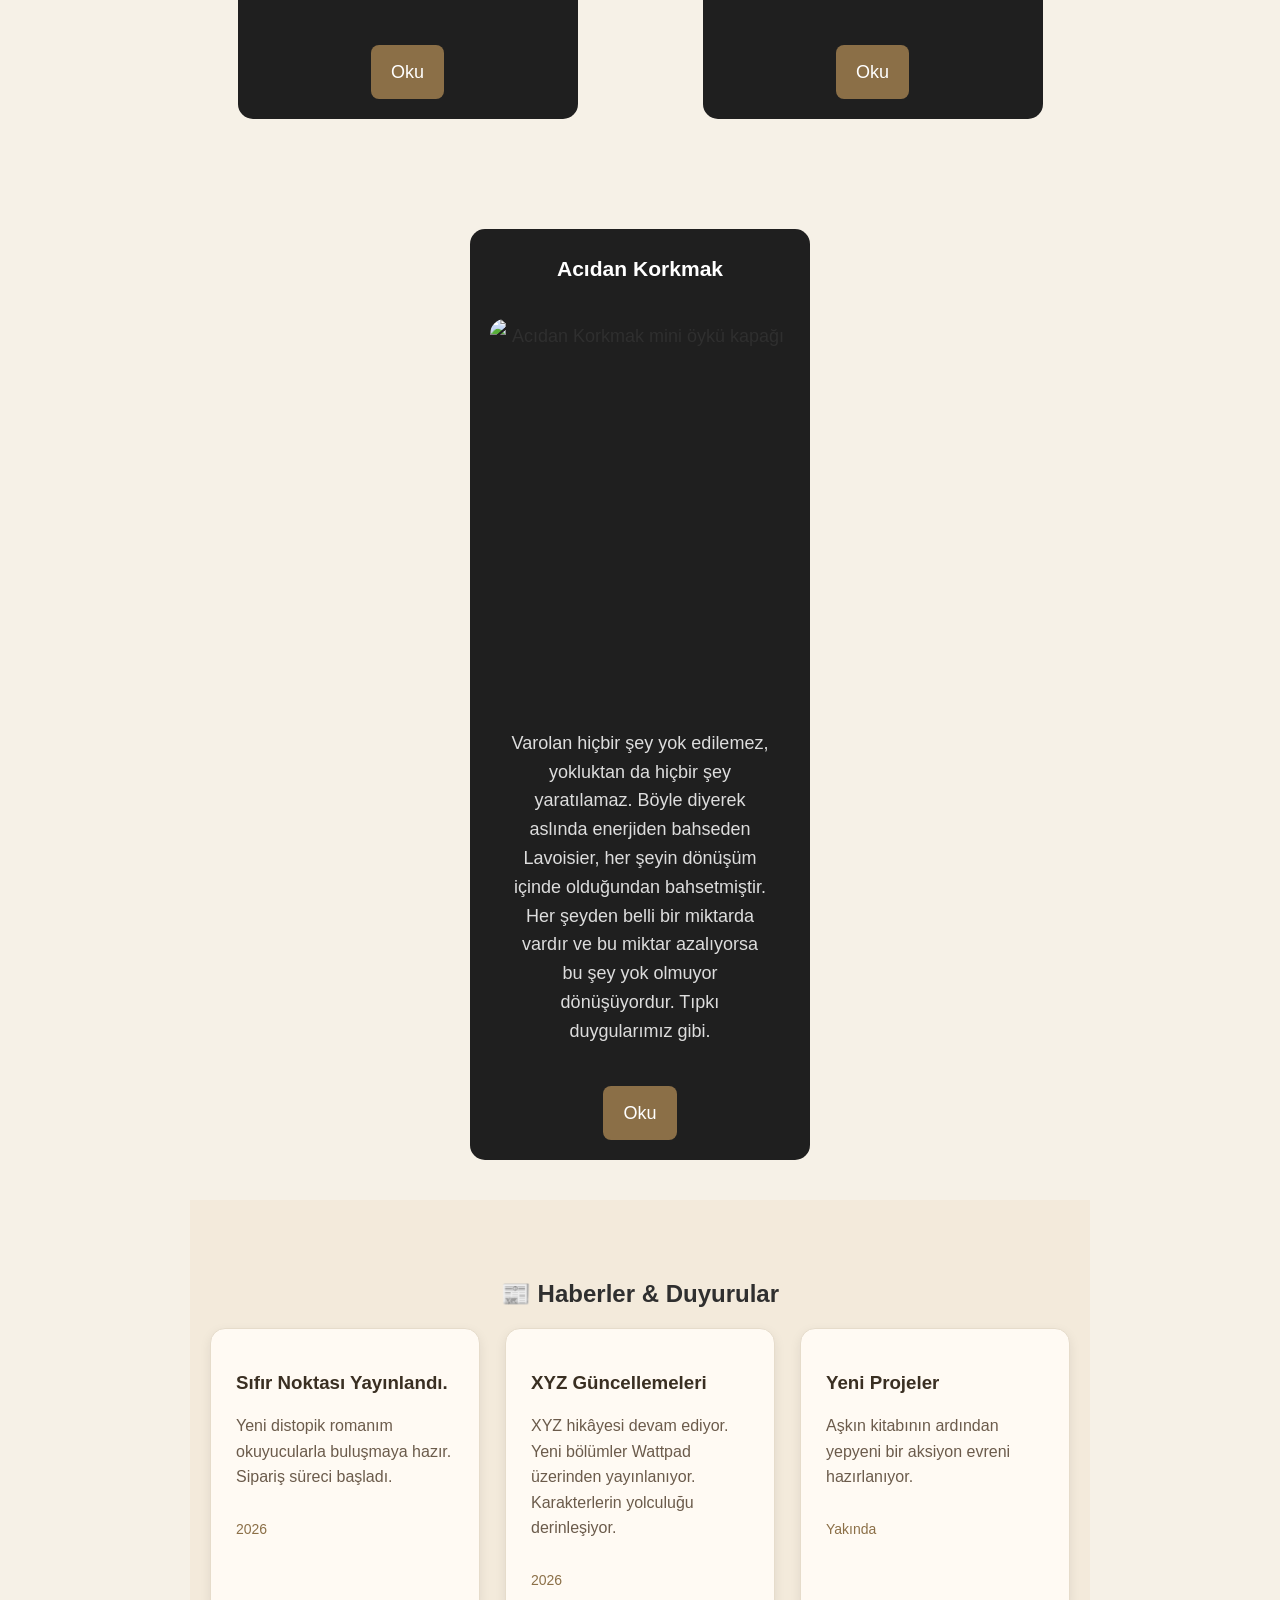
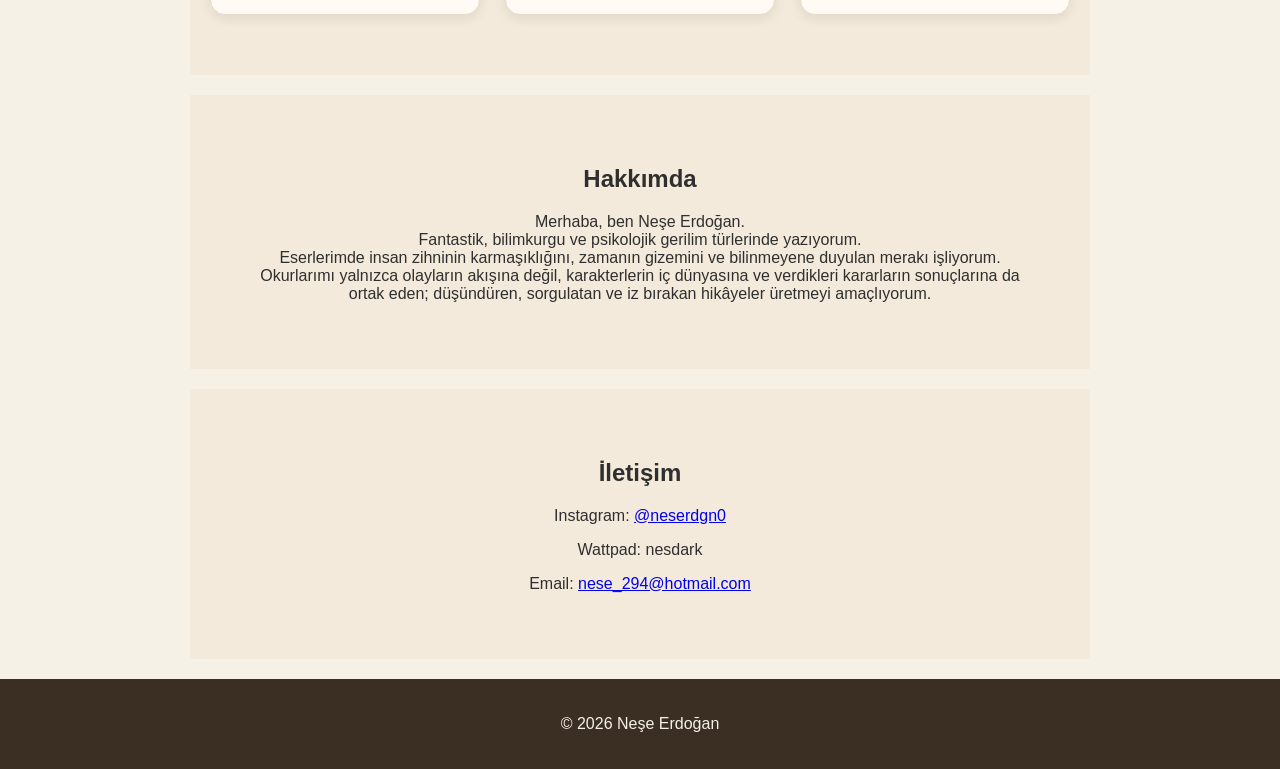
==== commit fdcc770f: "Update index.html" ====
--- a/index.html
+++ b/index.html
@@ -97,10 +97,9 @@
 <!-- NAVBAR -->
 <nav class="navbar">
  
-  <div class="logo">
-    NesUniverse
-  </div>
-
+ <a href="/" class="logo">
+  <img src="lo.png" alt="NesUniverse Logo">
+</a>
   <div class="menu">
     <a href="#books">Kitaplar</a>
     <a href="#deneme">Denemeler</a>
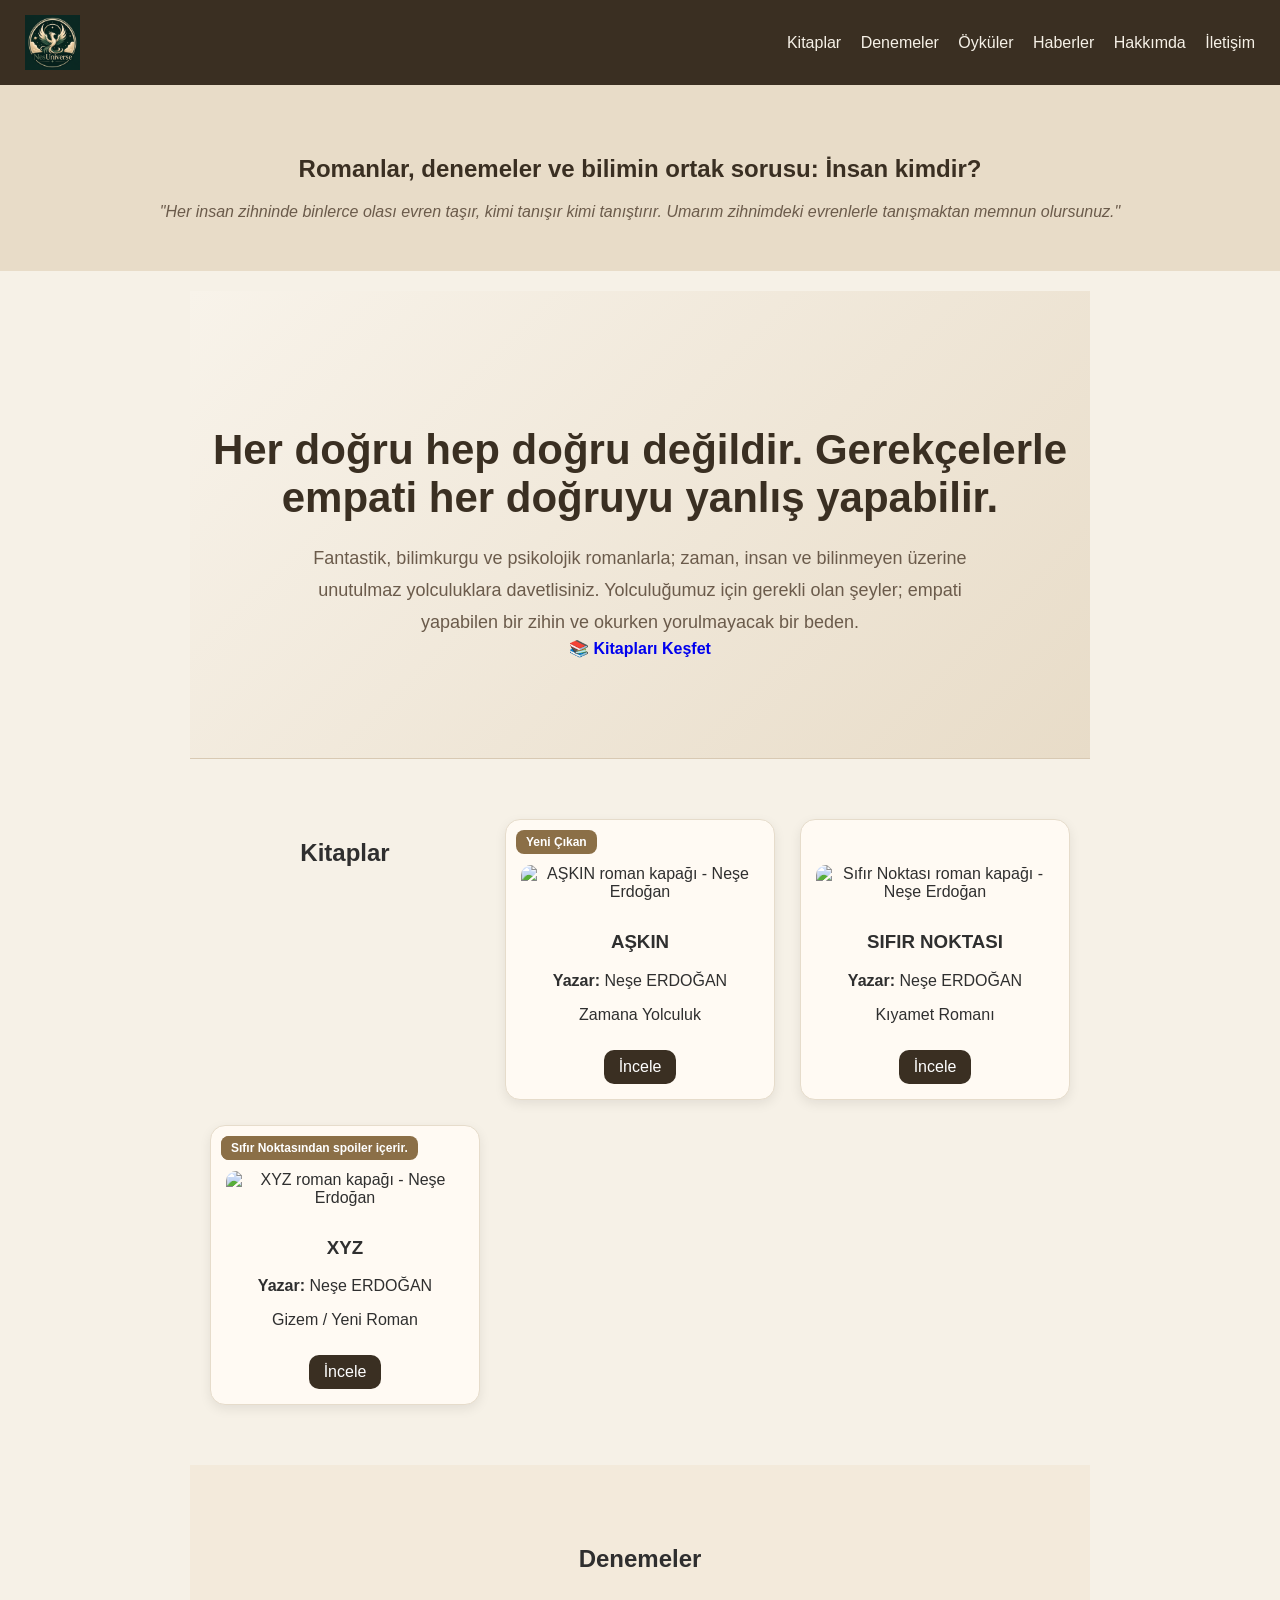
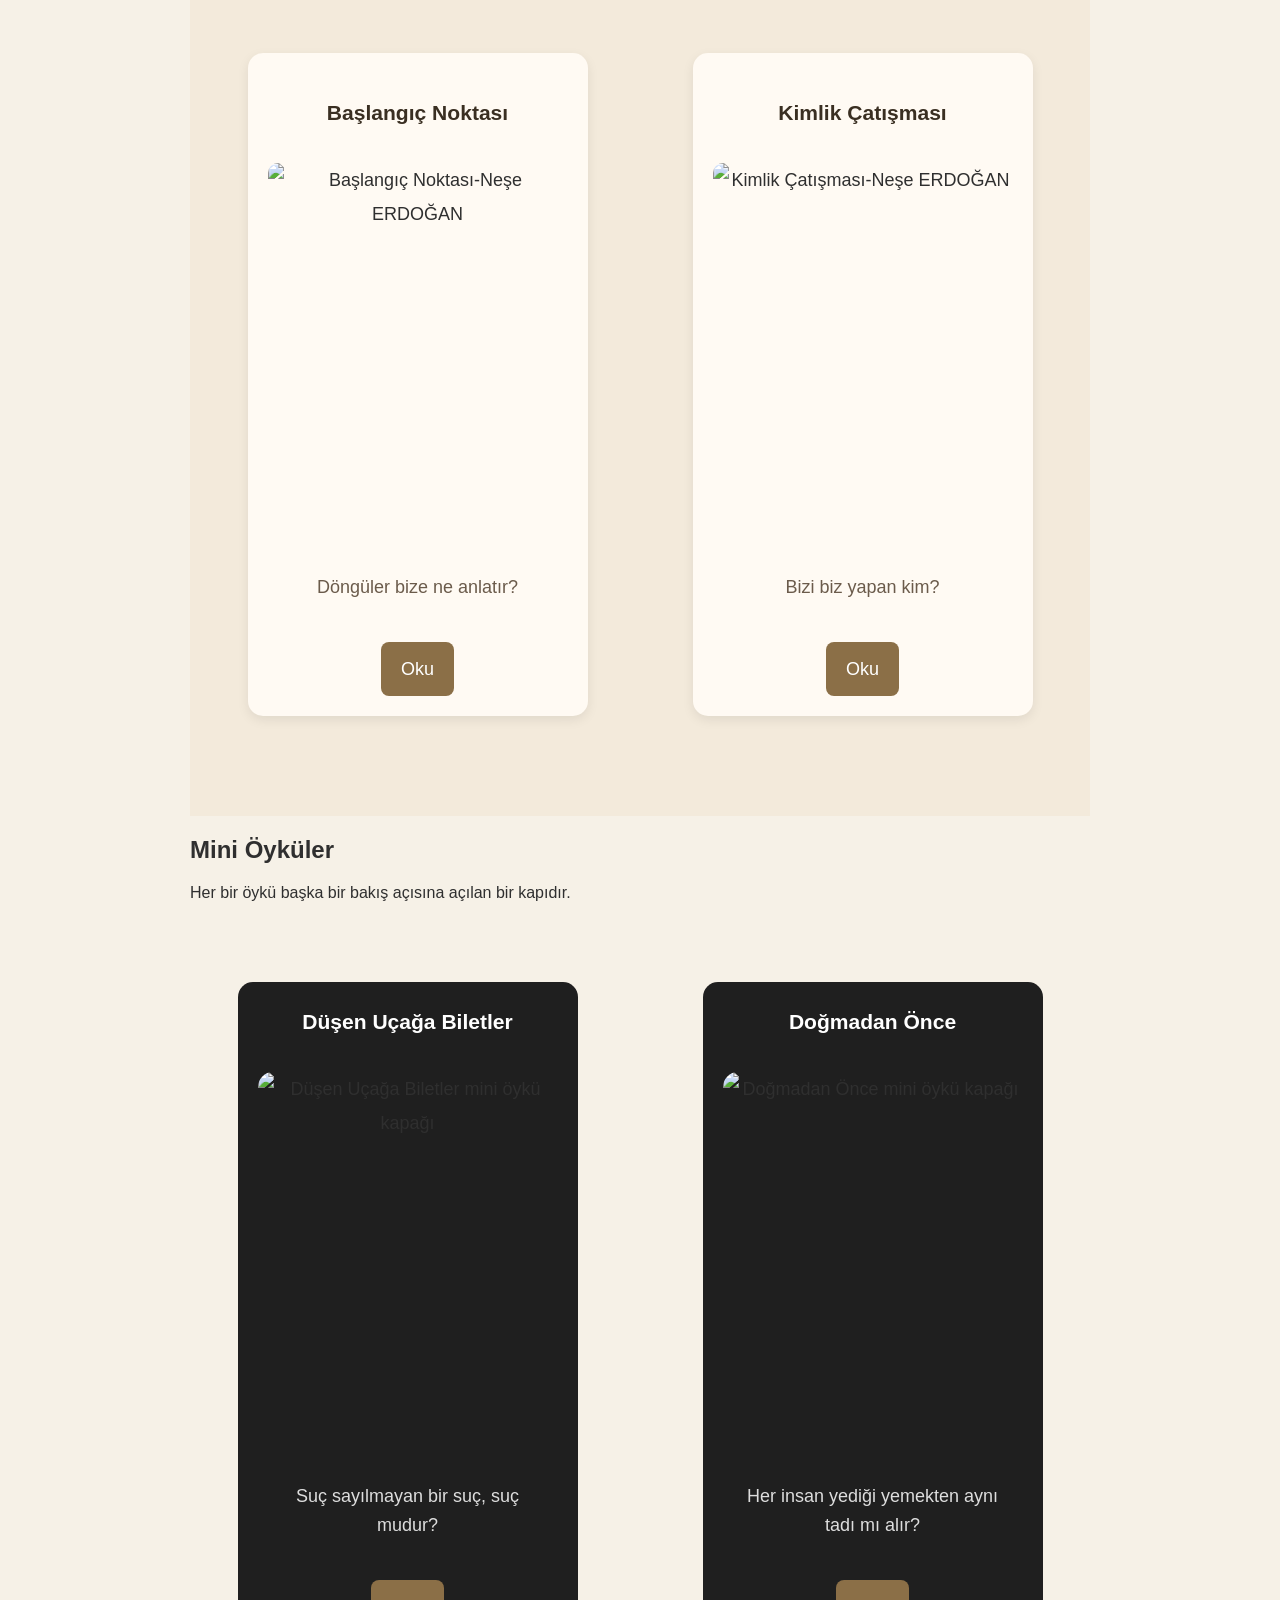
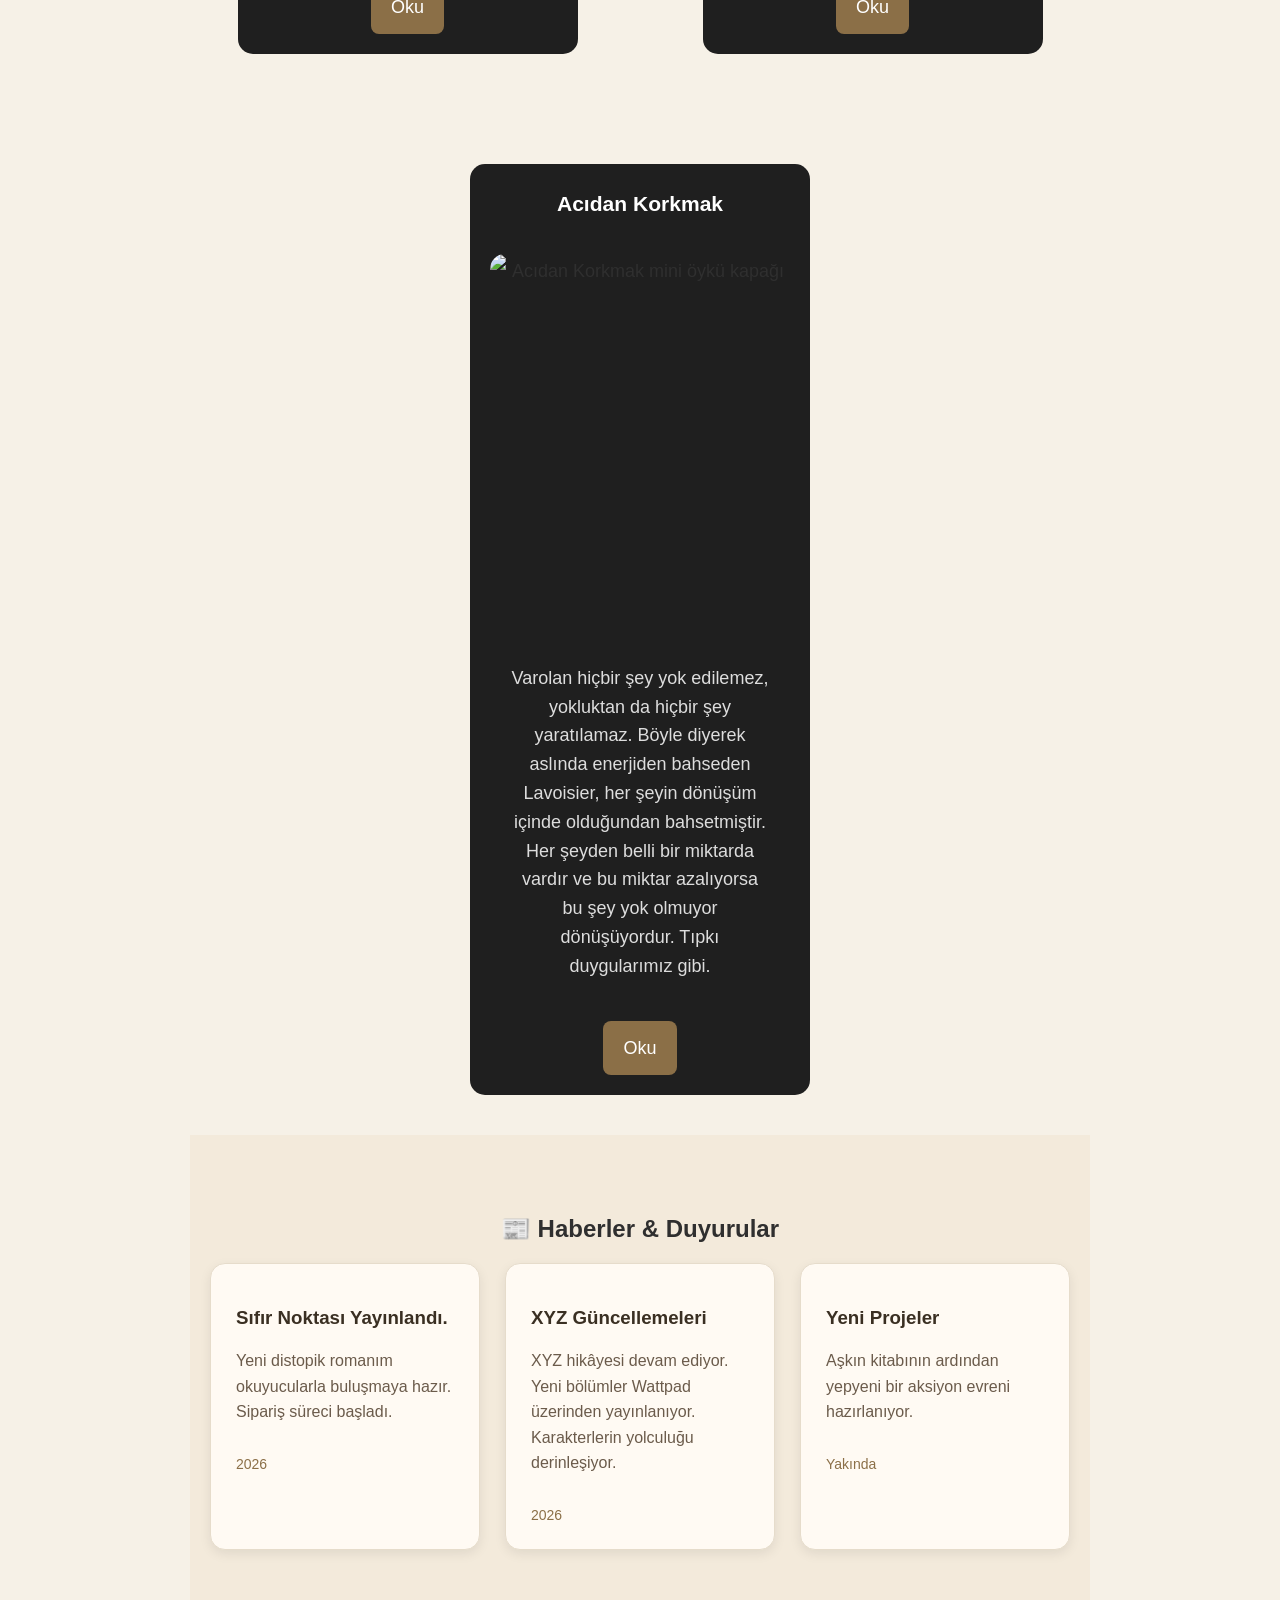
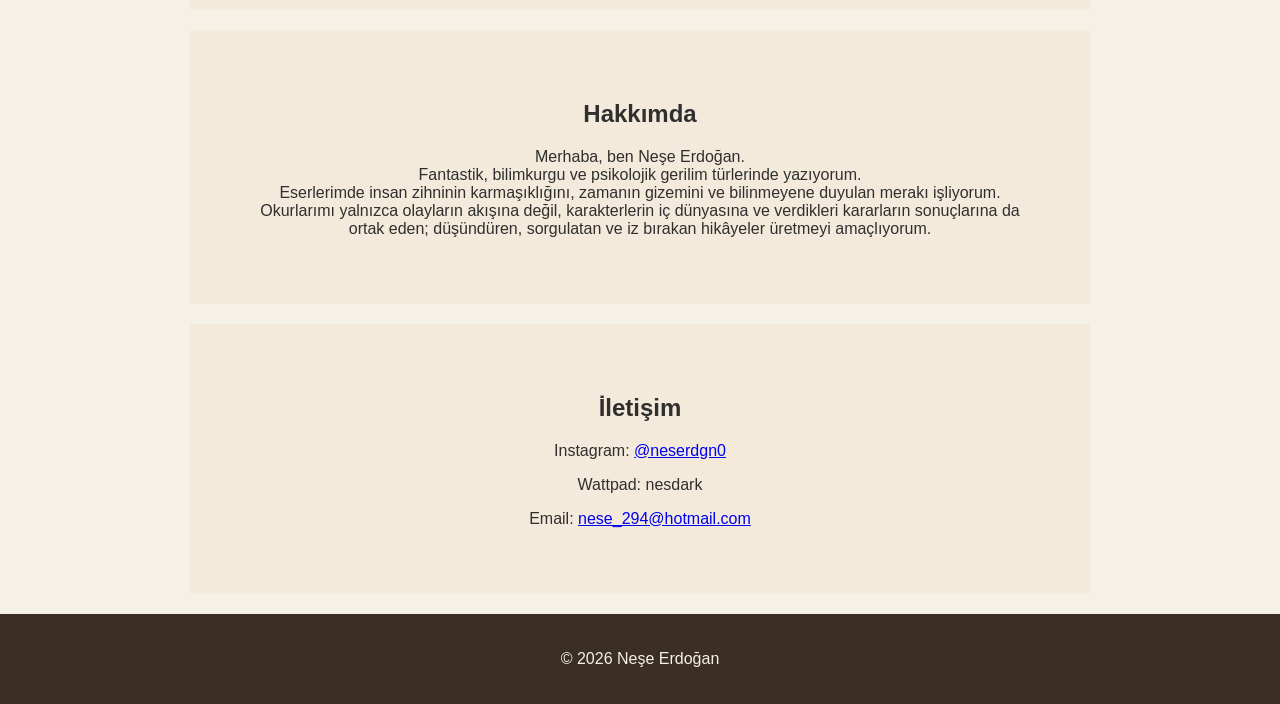
==== commit 2516414e: "Update index.html" ====
--- a/index.html
+++ b/index.html
@@ -115,10 +115,6 @@
 
 <!-- HEADER -->
 <header>
- <a href="/" class="logo">
-    <img src="lo.png" alt="NesUniverse Logo">
-    <h1>NesUniverse</h1>
-</a>
   
 <h2>Romanlar, denemeler ve bilimin ortak sorusu: İnsan kimdir?</h2>
 
--- a/style.css
+++ b/style.css
@@ -5,22 +5,16 @@
   color: #2f2f2f;
 }
 .logo {
-    display: flex;
-    align-items: center;
-    gap: 12px;
-    text-decoration: none;
+  display: flex;
+  align-items: center;
+  text-decoration: none;
 }
 
 .logo img {
-    width: 60px;
-    height: 60px;
-    object-fit: contain;
-}
-
-.logo span {
-    color: #f4e6c1;
-    font-size: 24px;
-    font-weight: 700;
+  width: 55px;
+  height: 55px;
+  object-fit: contain;
+  display: block;
 }
 
 /* NAVBAR */
@@ -36,10 +30,7 @@
   z-index: 1000;
 }
 
-.navbar .logo {
-  font-weight: bold;
-  letter-spacing: 2px;
-}
+
 
 .navbar .menu a {
   color: #f6f1e7;
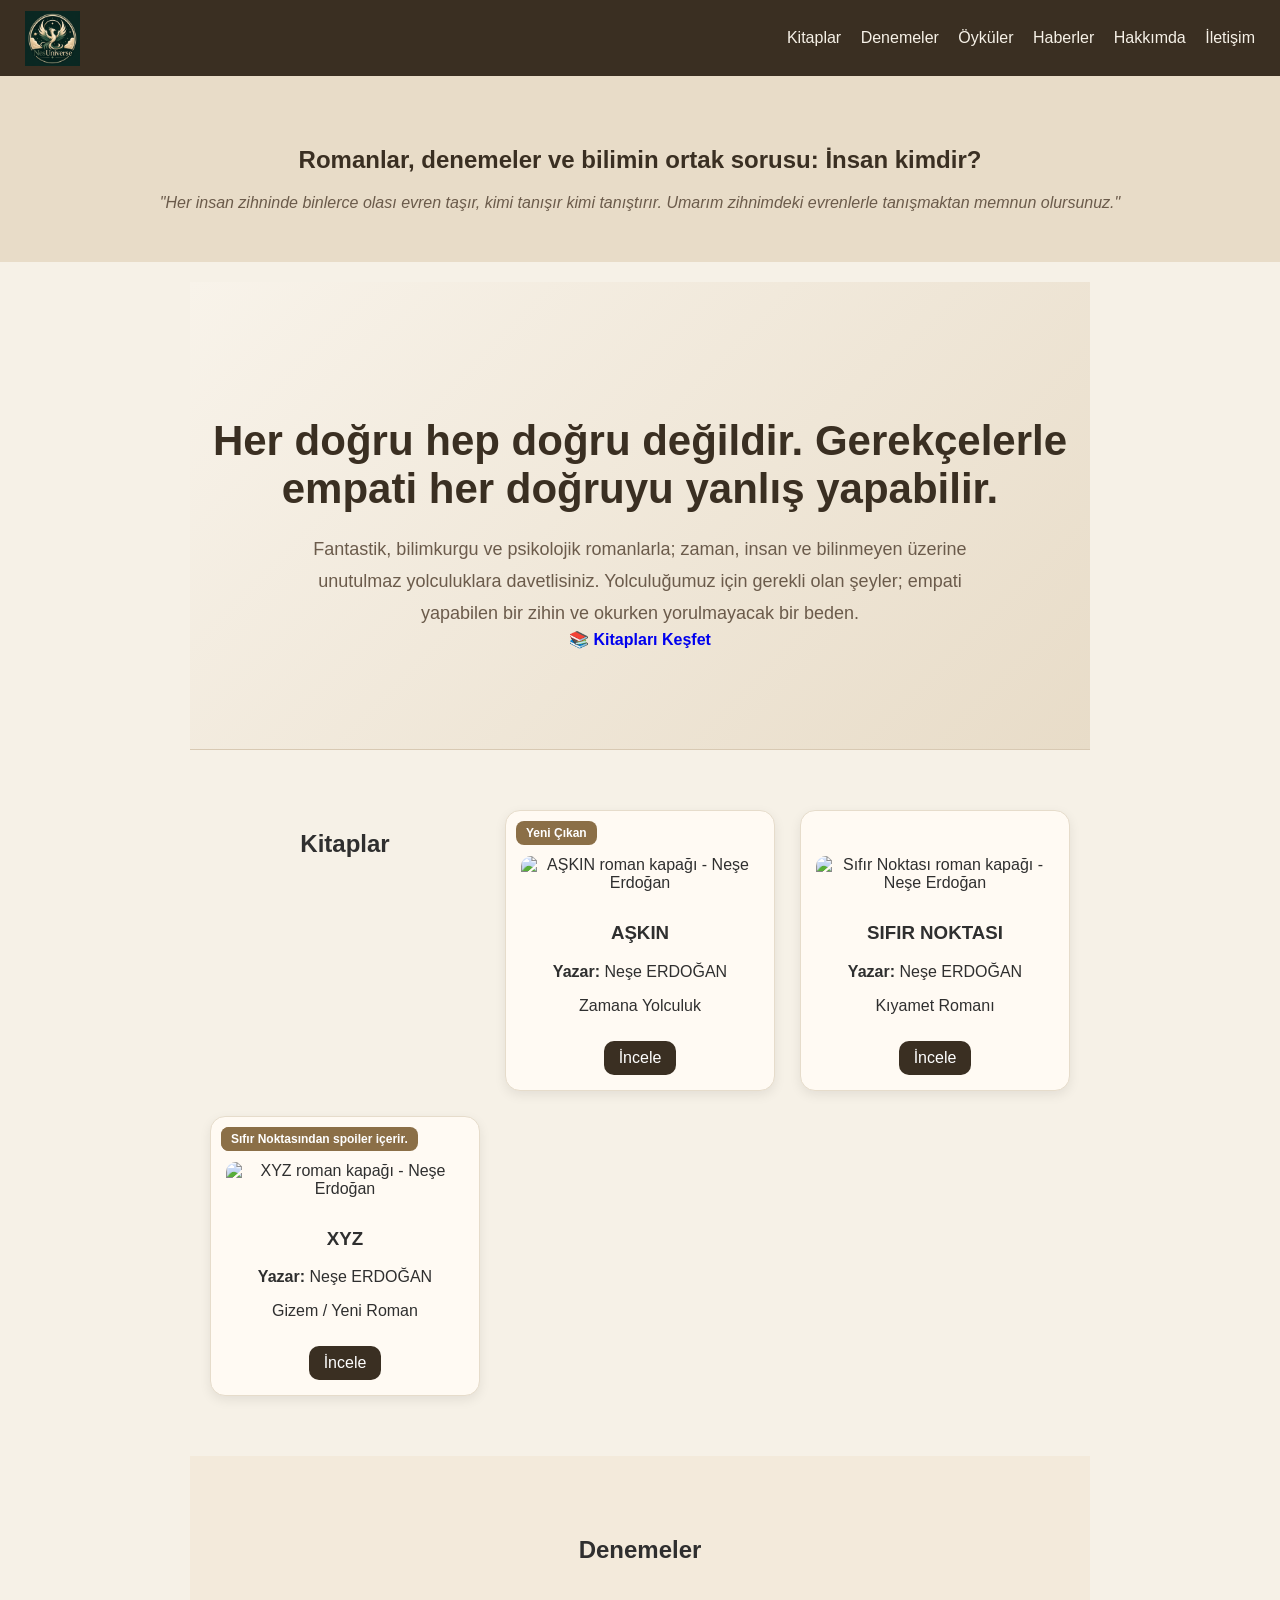
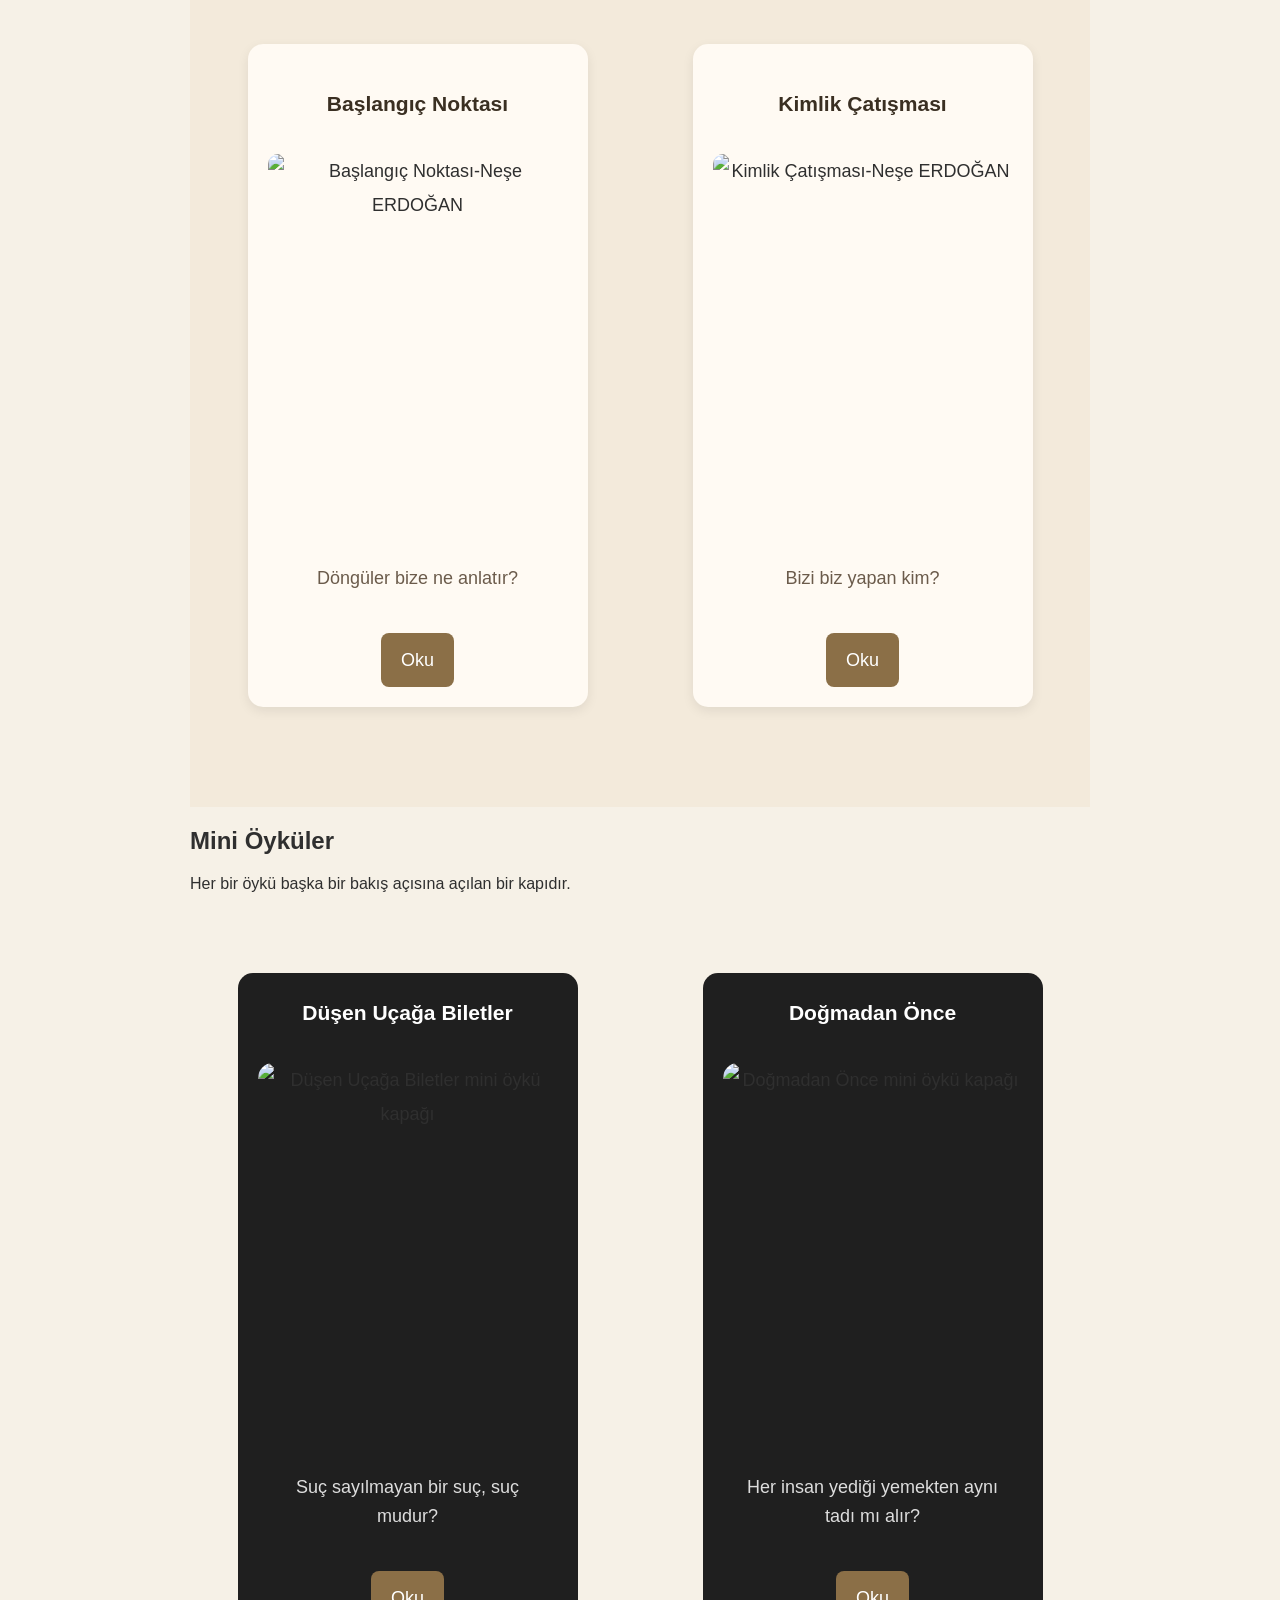
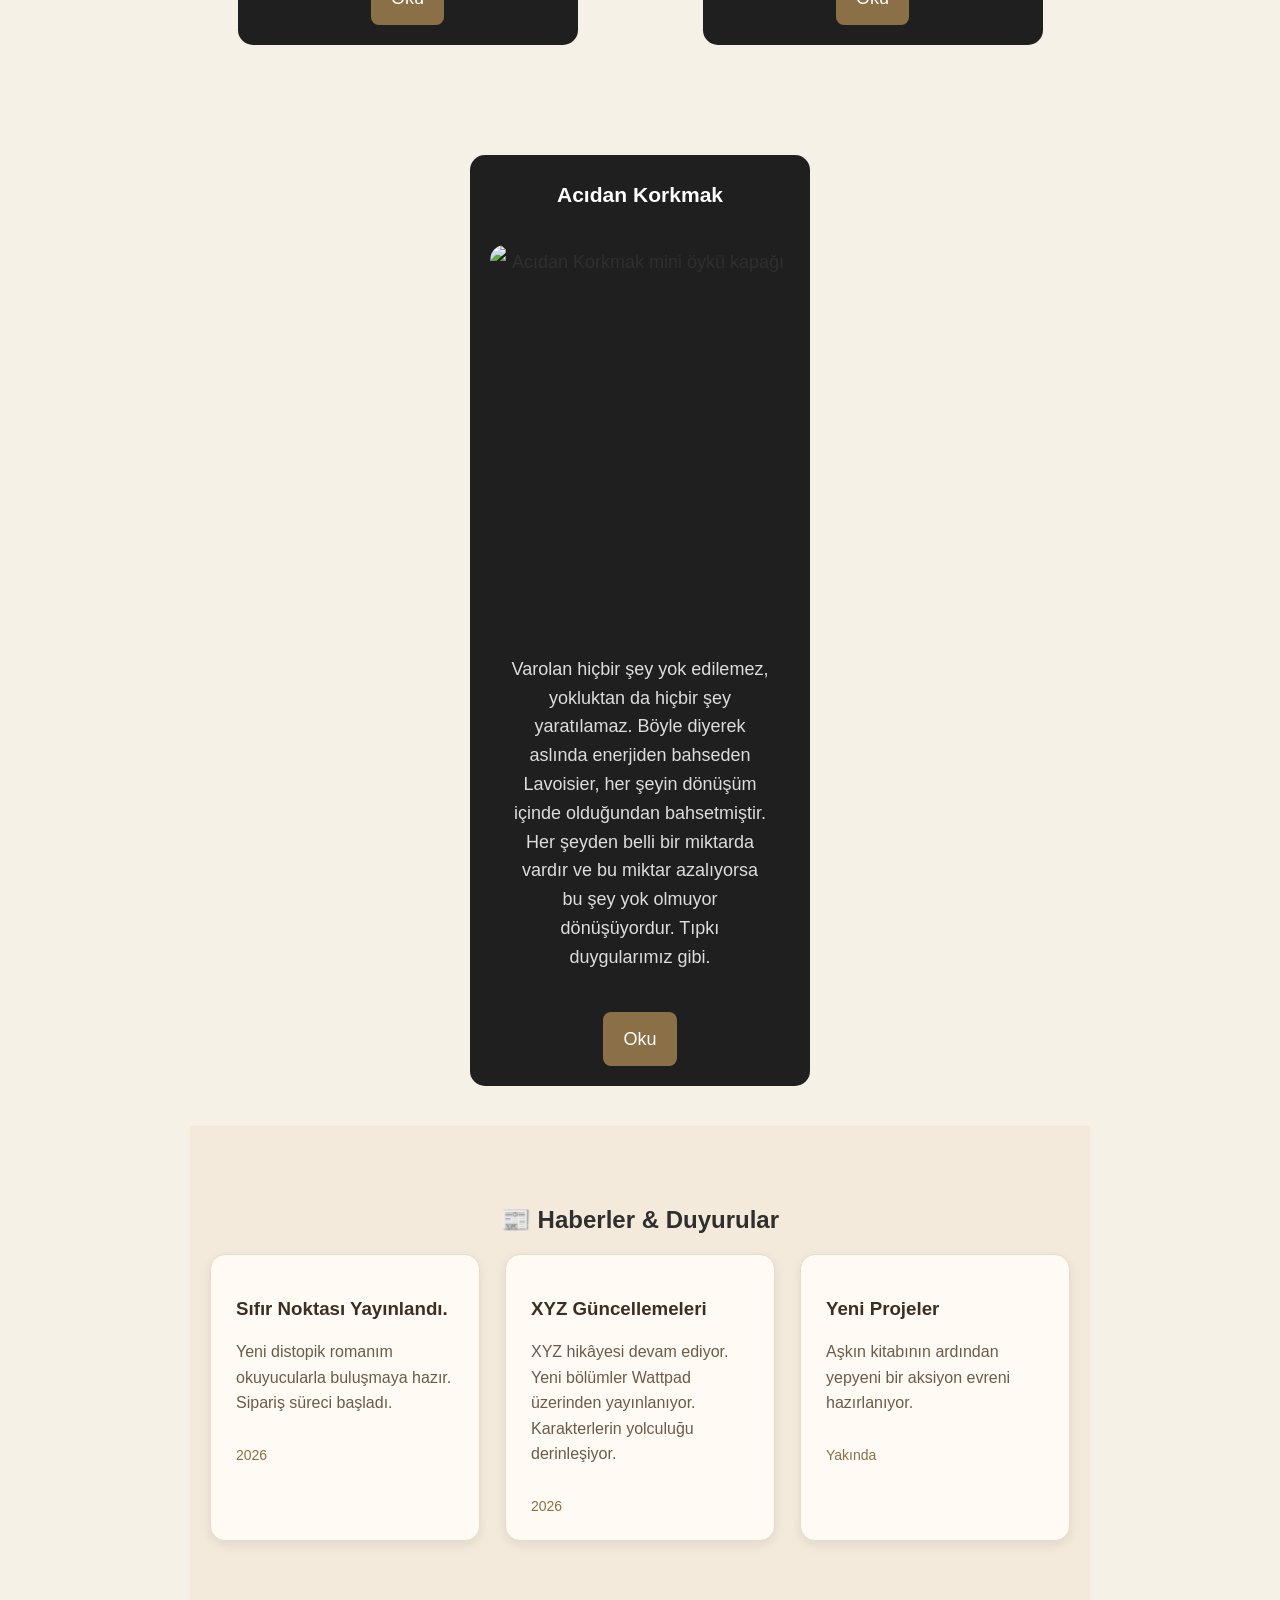
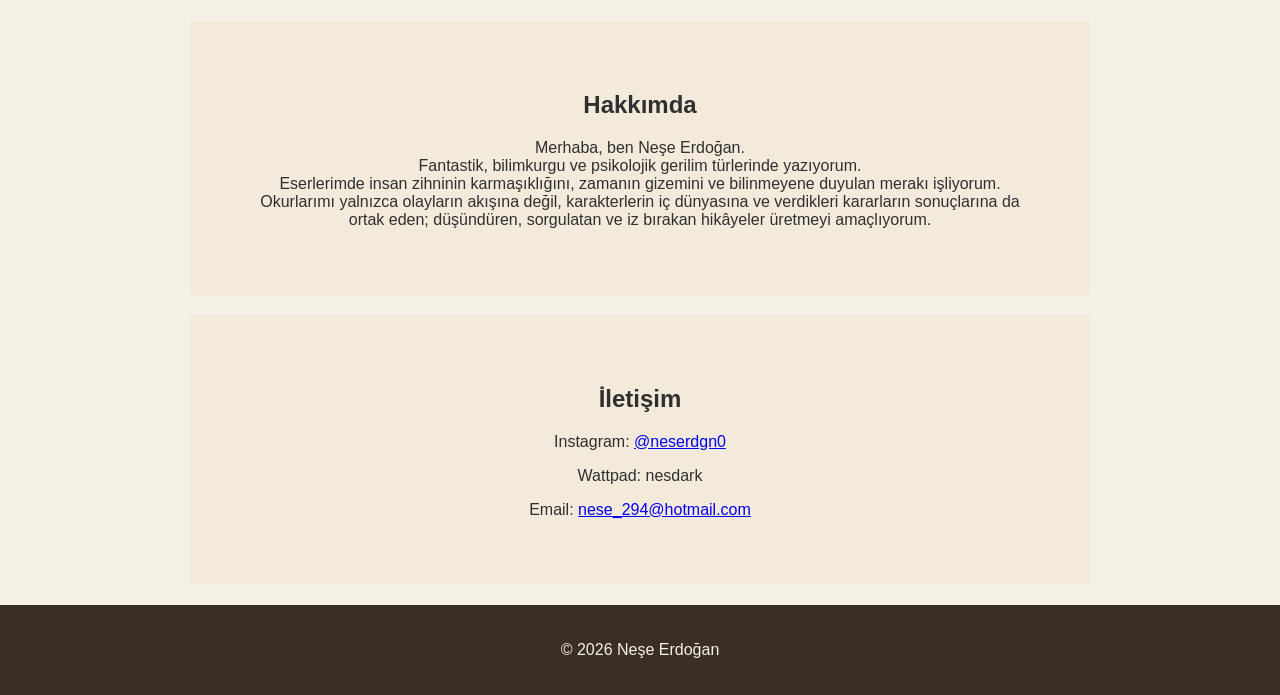
==== commit 9050315c: "Update index.html" ====
--- a/index.html
+++ b/index.html
@@ -1,11 +1,10 @@
 <!DOCTYPE html>
 <html lang="tr">
-
 <head>
   <meta charset="UTF-8">
   <meta name="viewport" content="width=device-width, initial-scale=1.0">
-  <title>Nesuniverse|Neşe ERDOĞAN</title>
-
+  <title>NesUniverse|Neşe ERDOĞAN</title>
+<link rel="icon" type="image/png" href="lo.png">
   <meta property="og:title" content="Neşe Erdoğan">
 
 <meta property="og:description" content="Fantastik, bilimkurgu ve psikolojik romanlar.">
--- a/style.css
+++ b/style.css
@@ -25,9 +25,10 @@
   color: #f6f1e7;
   display: flex;
   justify-content: space-between;
-  padding: 15px 25px;
+  padding: 8px 25px;
   align-items: center;
   z-index: 1000;
+  min-height: 60px;
 }
 
 
@@ -534,3 +535,19 @@
     width:100%;
     border-radius:15px;
 }
+
+@media (max-width: 600px) {
+  .navbar {
+    padding: 8px 12px;
+  }
+
+  .logo img {
+    width: 48px;
+    height: 48px;
+  }
+
+  .navbar .menu a {
+    margin-left: 8px;
+    font-size: 13px;
+  }
+}
